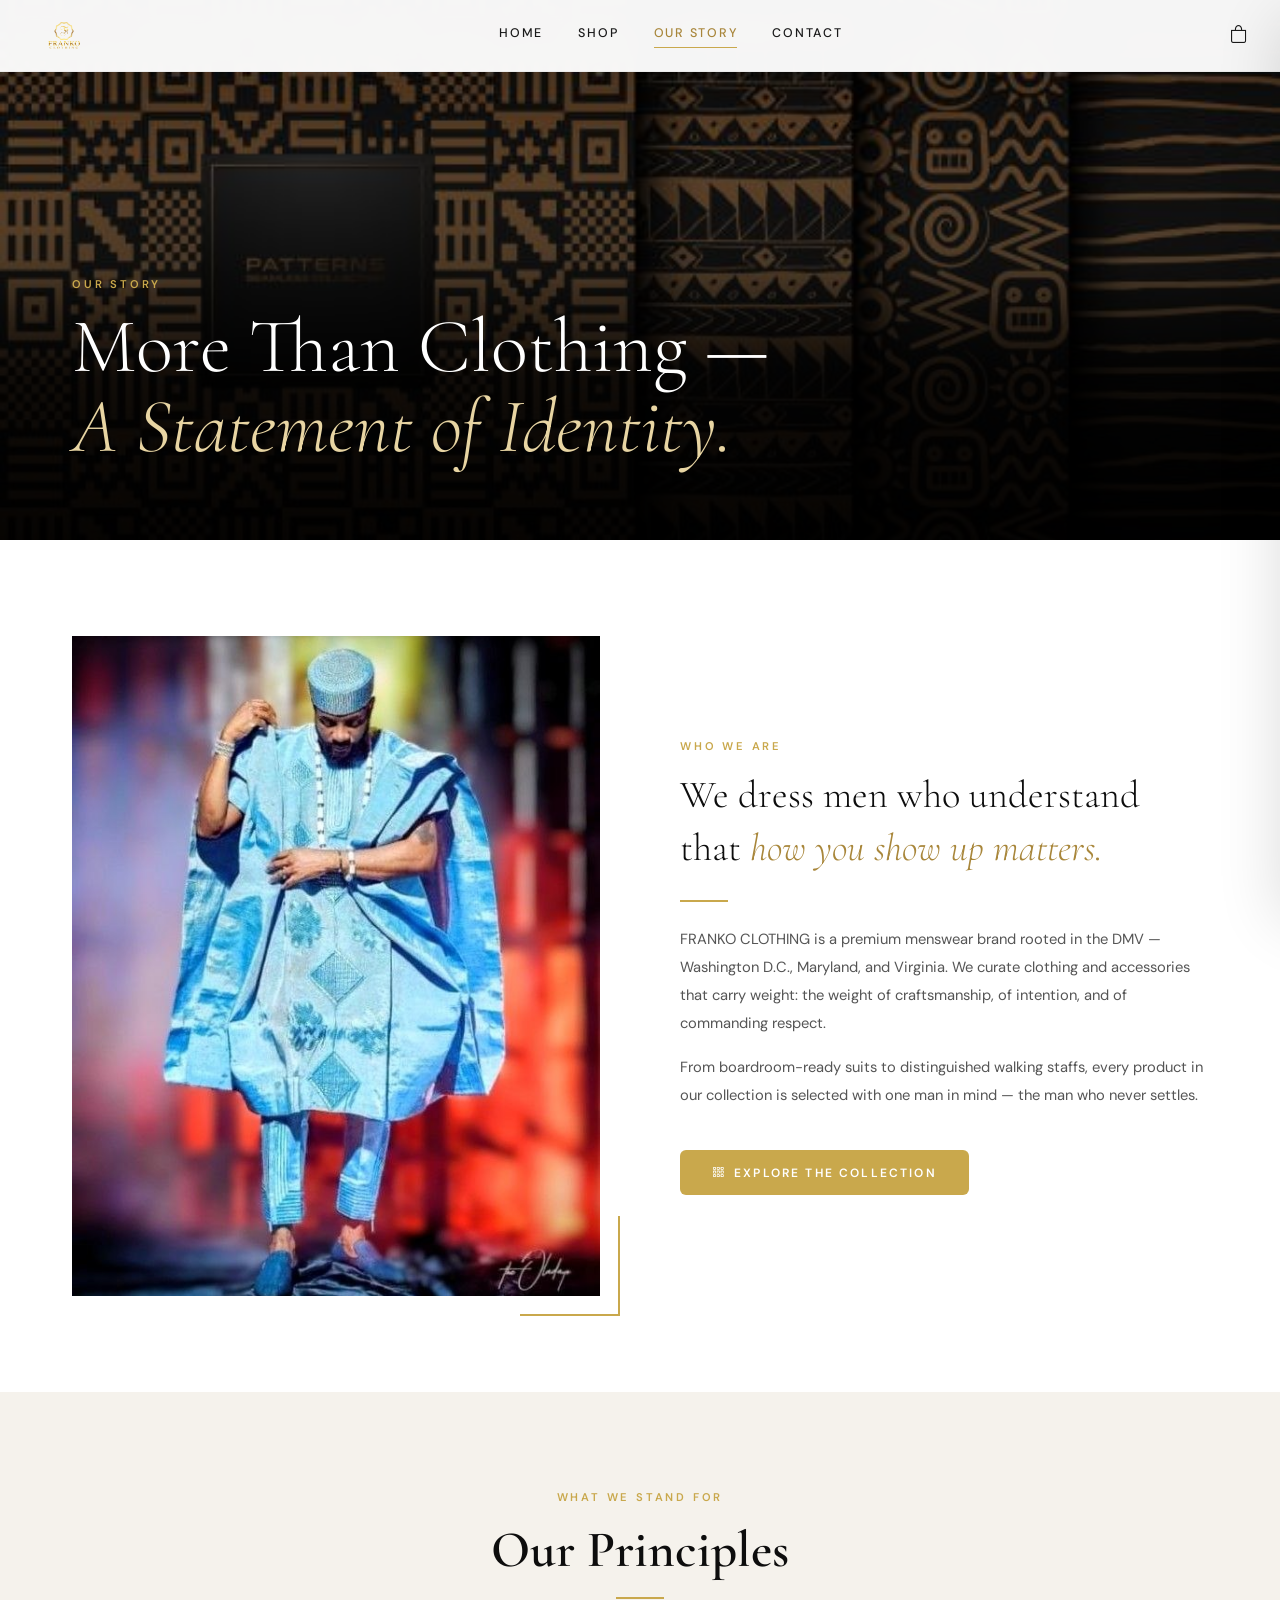
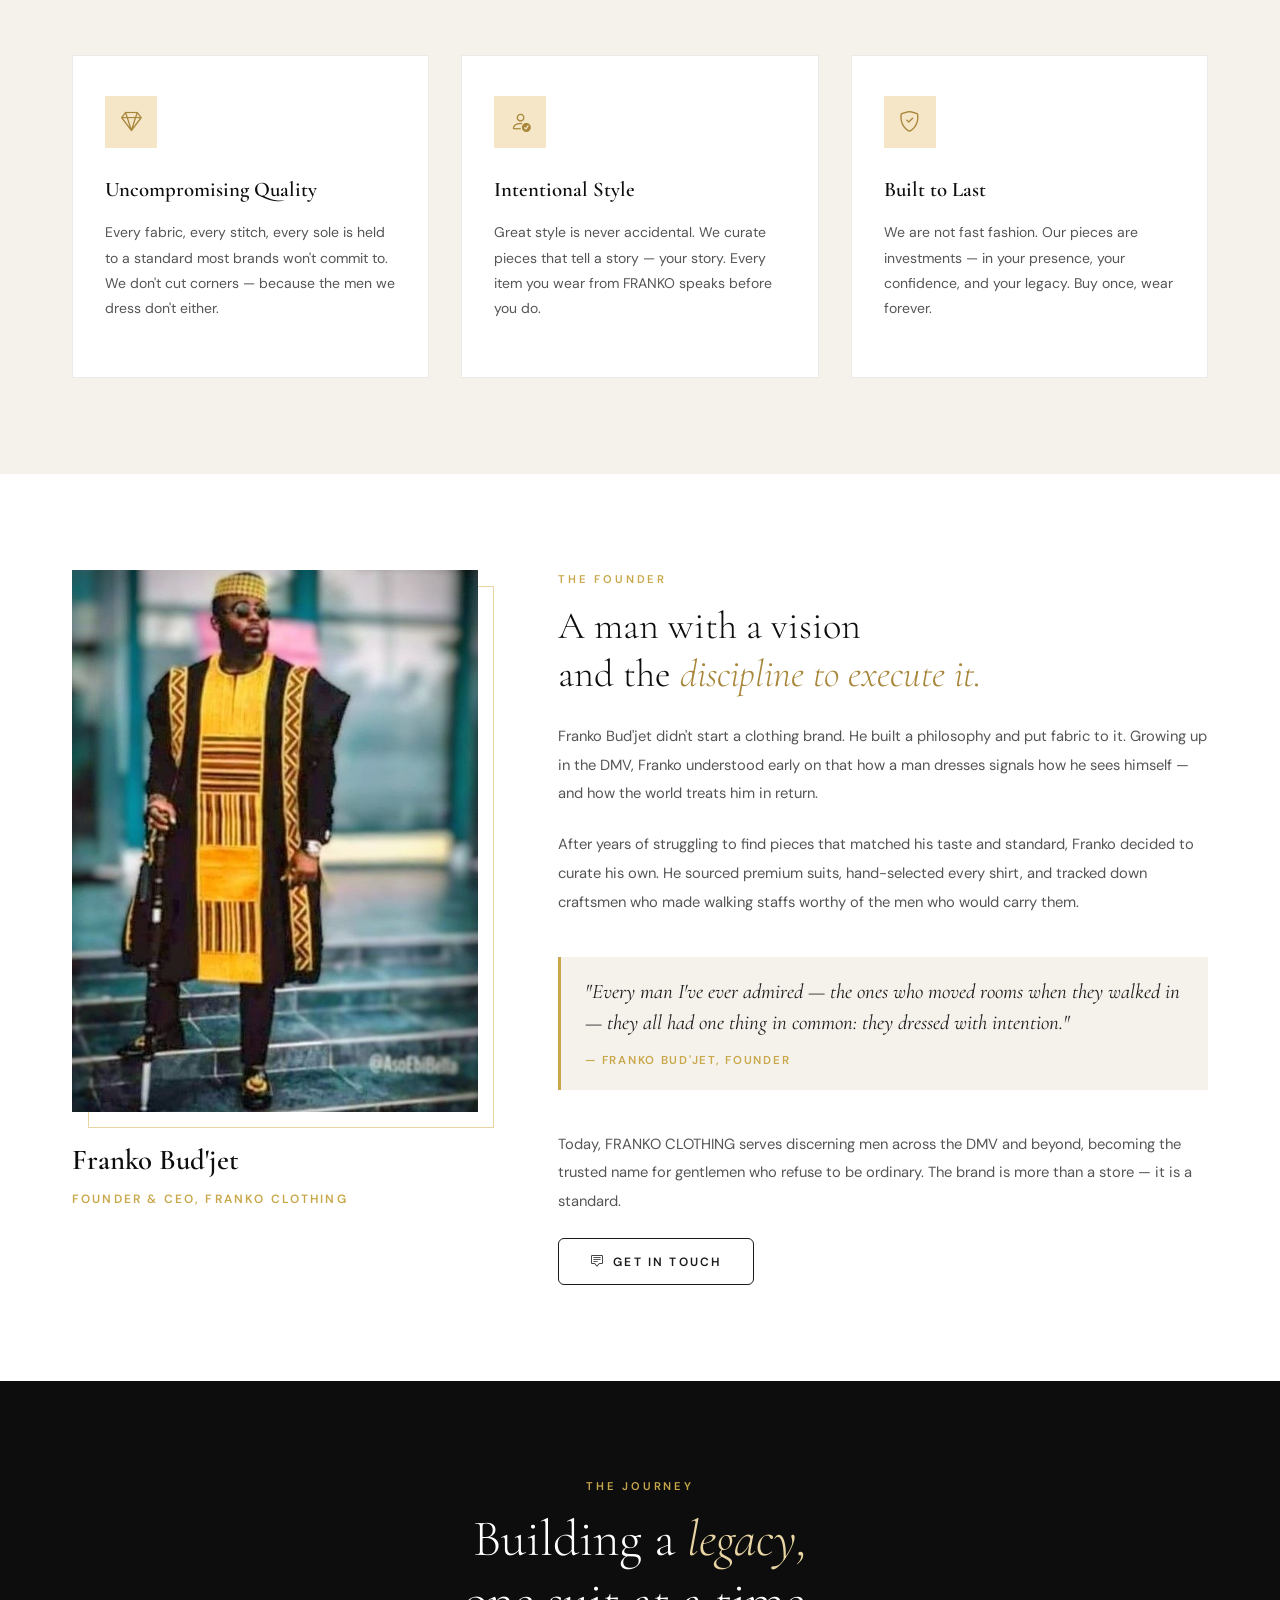
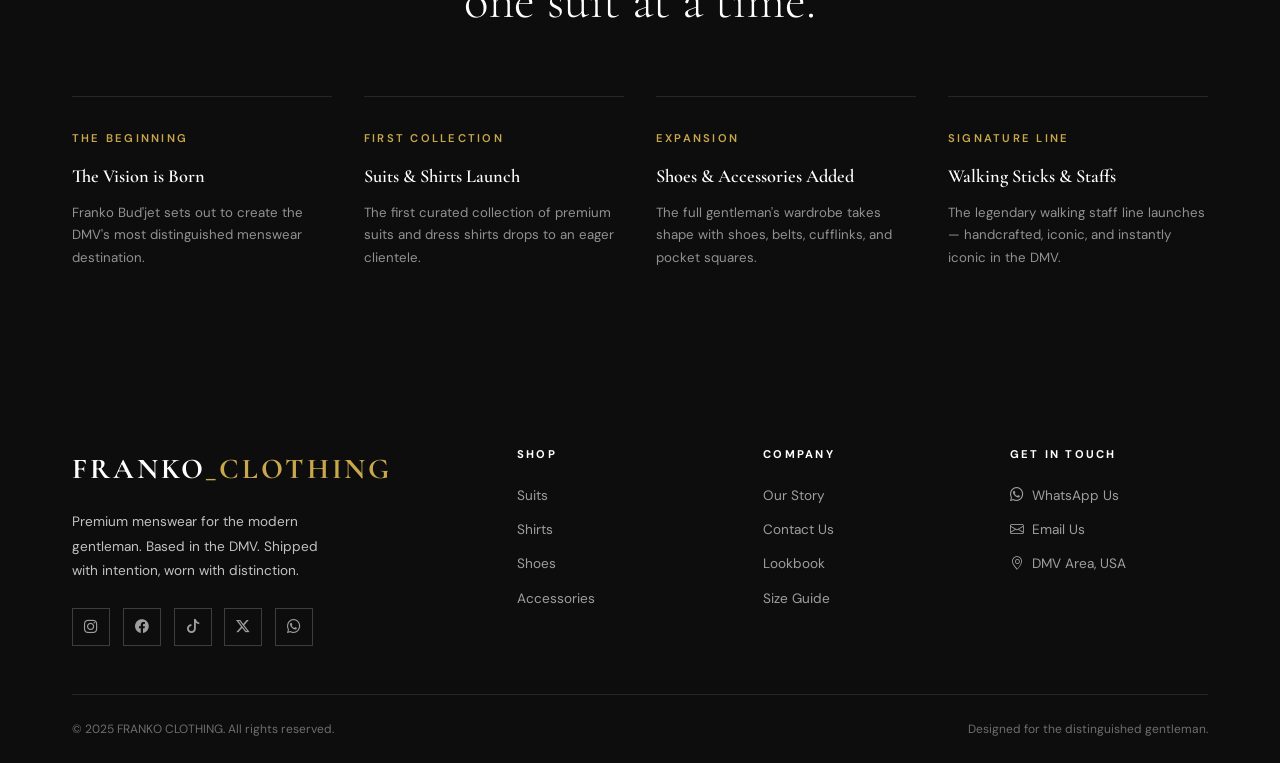
==== franko-clothing/pages/about.html @ df9b5512 "initial commit" ====
<!DOCTYPE html>
<html lang="en">
<head>
  <meta charset="UTF-8" />
  <meta name="viewport" content="width=device-width, initial-scale=1.0" />
  <title>Our Story — FRANKO CLOTHING</title>
  <meta name="description" content="The story behind FRANKO CLOTHING — DMV's premium menswear brand built by Franko Bud'jet." />

  <link href="https://cdn.jsdelivr.net/npm/bootstrap@5.3.2/dist/css/bootstrap.min.css" rel="stylesheet" />
  <link href="https://cdn.jsdelivr.net/npm/bootstrap-icons@1.11.3/font/bootstrap-icons.min.css" rel="stylesheet" />
  <link rel="stylesheet" href="../css/style.css" />

  <style>
    /* ---- PAGE HERO ---- */
    .about-hero {
      min-height: 60vh;
      background: var(--black);
      display: flex;
      align-items: flex-end;
      padding-bottom: 4rem;
      padding-top: 72px;
      position: relative;
      overflow: hidden;
    }

    .about-hero-bg {
      position: absolute;
      inset: 0;
      background: var(--black);
      z-index: 0;
    }

    .about-hero-bg .img-placeholder {
      height: 100%;
      opacity: 0.35;
      background: rgba(255,255,255,0.02);
      color: rgba(255,255,255,0.1);
    }

    .about-hero-overlay {
      position: absolute;
      inset: 0;
      background: linear-gradient(to top, rgba(0,0,0,0.9) 30%, rgba(0,0,0,0.2) 100%);
      z-index: 1;
    }

    .about-hero-content {
      position: relative;
      z-index: 2;
    }

    .about-hero-title {
      font-family: var(--font-display);
      font-size: clamp(3rem, 6vw, 5.5rem);
      font-weight: 300;
      color: var(--white);
      line-height: 1.05;
    }

    .about-hero-title em {
      font-style: italic;
      color: var(--gold-light);
    }

    /* ---- INTRO ---- */
    .about-intro {
      padding: 6rem 0;
      background: var(--white);
    }

    .about-intro-grid {
      display: grid;
      grid-template-columns: 1fr 1fr;
      gap: 5rem;
      align-items: center;
    }

    .about-intro-image {
      aspect-ratio: 4/5;
      position: relative;
    }

    .about-intro-image::after {
      content: '';
      position: absolute;
      bottom: -20px;
      right: -20px;
      width: 100px;
      height: 100px;
      border-bottom: 2px solid var(--gold);
      border-right: 2px solid var(--gold);
    }

    .about-large-text {
      font-family: var(--font-display);
      font-size: clamp(1.6rem, 3vw, 2.4rem);
      font-weight: 300;
      line-height: 1.4;
      color: var(--black);
      margin-bottom: 1.5rem;
    }

    .about-large-text em {
      font-style: italic;
      color: var(--gold-dark);
    }

    /* ---- VALUES SECTION ---- */
    .values-section {
      padding: 6rem 0;
      background: var(--cream);
    }

    .values-grid {
      display: grid;
      grid-template-columns: repeat(3, 1fr);
      gap: 2rem;
      margin-top: 3.5rem;
    }

    .value-card {
      background: var(--white);
      padding: 2.5rem 2rem;
      border: 1px solid var(--border);
      position: relative;
    }

    .value-card::before {
      content: '';
      position: absolute;
      top: 0;
      left: 0;
      width: 3px;
      height: 0;
      background: var(--gold);
      transition: height 0.5s ease;
    }

    .value-card:hover::before {
      height: 100%;
    }

    .value-icon {
      width: 52px;
      height: 52px;
      background: var(--champagne);
      display: flex;
      align-items: center;
      justify-content: center;
      font-size: 1.3rem;
      color: var(--gold-dark);
      margin-bottom: 1.5rem;
    }

    .value-title {
      font-family: var(--font-display);
      font-size: 1.3rem;
      font-weight: 600;
      margin-bottom: 0.8rem;
      color: var(--black);
    }

    .value-text {
      font-size: 0.875rem;
      color: var(--mid);
      line-height: 1.8;
    }

    /* ---- FOUNDER SECTION ---- */
    .founder-section {
      padding: 6rem 0;
      background: var(--white);
    }

    .founder-grid {
      display: grid;
      grid-template-columns: 1fr 1.6fr;
      gap: 5rem;
      align-items: start;
    }

    .founder-image-wrap {
      position: sticky;
      top: 100px;
    }

    .founder-image {
      aspect-ratio: 3/4;
      background: var(--cream);
      position: relative;
      margin-bottom: 1.5rem;
    }

    .founder-image::before {
      content: '';
      position: absolute;
      top: 16px;
      left: 16px;
      right: -16px;
      bottom: -16px;
      border: 1px solid var(--gold-light);
      z-index: -1;
    }

    .founder-name {
      font-family: var(--font-display);
      font-size: 1.8rem;
      font-weight: 600;
      color: var(--black);
    }

    .founder-title {
      font-size: 0.75rem;
      font-weight: 600;
      letter-spacing: 0.18em;
      text-transform: uppercase;
      color: var(--gold);
      margin-top: 0.3rem;
    }

    .founder-story-title {
      font-family: var(--font-display);
      font-size: clamp(1.8rem, 3vw, 2.8rem);
      font-weight: 300;
      line-height: 1.25;
      color: var(--black);
      margin-bottom: 1.5rem;
    }

    .founder-story-title em {
      font-style: italic;
      color: var(--gold-dark);
    }

    .founder-para {
      font-size: 0.92rem;
      color: var(--mid);
      line-height: 1.95;
      margin-bottom: 1.4rem;
    }

    .founder-quote {
      border-left: 3px solid var(--gold);
      padding: 1.2rem 1.5rem;
      margin: 2.5rem 0;
      background: var(--cream);
    }

    .founder-quote-text {
      font-family: var(--font-display);
      font-size: 1.3rem;
      font-style: italic;
      color: var(--dark);
      line-height: 1.5;
    }

    .founder-quote-attr {
      font-size: 0.72rem;
      font-weight: 600;
      letter-spacing: 0.15em;
      text-transform: uppercase;
      color: var(--gold);
      margin-top: 0.8rem;
    }

    /* ---- MILESTONES ---- */
    .milestones-section {
      padding: 6rem 0;
      background: var(--black);
    }

    .milestones-title {
      font-family: var(--font-display);
      font-size: clamp(2rem, 4vw, 3.2rem);
      font-weight: 300;
      color: var(--white);
      line-height: 1.2;
    }

    .milestones-title em {
      font-style: italic;
      color: var(--gold-light);
    }

    .milestone-row {
      display: grid;
      grid-template-columns: repeat(4, 1fr);
      gap: 2rem;
      margin-top: 4rem;
    }

    .milestone-item {
      border-top: 1px solid rgba(255,255,255,0.1);
      padding-top: 2rem;
    }

    .milestone-year {
      font-size: 0.7rem;
      font-weight: 600;
      letter-spacing: 0.2em;
      text-transform: uppercase;
      color: var(--gold);
      margin-bottom: 0.8rem;
    }

    .milestone-title {
      font-family: var(--font-display);
      font-size: 1.15rem;
      font-weight: 600;
      color: var(--white);
      margin-bottom: 0.6rem;
    }

    .milestone-text {
      font-size: 0.83rem;
      color: rgba(255,255,255,0.55);
      line-height: 1.7;
    }

    /* CTA strip */
    .about-cta {
      background: var(--champagne);
      padding: 5rem 0;
      text-align: center;
    }

    @media (max-width: 992px) {
      .about-intro-grid,
      .founder-grid { grid-template-columns: 1fr; gap: 3rem; }
      .about-intro-image { max-width: 400px; }
      .founder-image-wrap { position: static; }
      .milestone-row { grid-template-columns: repeat(2, 1fr); }
      .values-grid { grid-template-columns: 1fr; }
    }

    @media (max-width: 576px) {
      .milestone-row { grid-template-columns: 1fr; }
    }
  </style>
</head>
<body>

<!-- NAVIGATION -->
<nav class="navbar">
  <a href="../index.html" class="navbar-brand"><img src="../images/logo.png" alt="FRANKO CLOTHING" class="nav-logo"></a>
  <div class="nav-links">
    <a href="../index.html">Home</a>
    <a href="shop.html">Shop</a>
    <a href="about.html" class="active">Our Story</a>
    <a href="contact.html">Contact</a>
  </div>
  <div class="d-flex align-items-center gap-3">
    <div class="nav-cart" onclick="openCart()" title="View Cart">
      <i class="bi bi-bag"></i>
      <span class="cart-badge" style="display:none;">0</span>
    </div>
    <button class="hamburger" id="hamburger"><span></span><span></span><span></span></button>
  </div>
</nav>

<div class="mobile-nav" id="mobileNav">
  <a href="../index.html">Home</a>
  <a href="shop.html">Shop</a>
  <a href="about.html">Our Story</a>
  <a href="contact.html">Contact</a>
</div>

<!-- =====================
     HERO
     ===================== -->
<section class="about-hero">
  <div class="about-hero-bg">
    <img src="../images/about/hero-about.jfif" alt="Hero About" loading="lazy" style="width:100%;height:100%;object-fit:cover;">
  </div>
  <div class="about-hero-overlay"></div>
  <div class="container about-hero-content">
    <div class="reveal">
      <div class="section-label" style="color:var(--gold);">Our Story</div>
      <h1 class="about-hero-title">
        More Than Clothing —<br>
        <em>A Statement of Identity.</em>
      </h1>
    </div>
  </div>
</section>

<!-- =====================
     SECTION 1: INTRO
     ===================== -->
<section class="about-intro">
  <div class="container">
    <div class="about-intro-grid">

      <div class="about-intro-image reveal reveal-left">
        <img src="../images/about/intro-image.jpg" alt="Intro Image" loading="lazy" style="width:100%;height:100%;object-fit:cover;">
      </div>

      <div class="reveal reveal-right">
        <div class="section-label">Who We Are</div>
        <h2 class="about-large-text">
          We dress men who understand that <em>how you show up matters.</em>
        </h2>
        <div class="gold-line"></div>
        <p style="font-size:0.92rem; color:var(--mid); line-height:1.9; margin-top:1.5rem;">
          FRANKO CLOTHING is a premium menswear brand rooted in the DMV — Washington D.C.,
          Maryland, and Virginia. We curate clothing and accessories that carry weight:
          the weight of craftsmanship, of intention, and of commanding respect.
        </p>
        <p style="font-size:0.92rem; color:var(--mid); line-height:1.9; margin-top:1rem;">
          From boardroom-ready suits to distinguished walking staffs, every product in our
          collection is selected with one man in mind — the man who never settles.
        </p>
        <a href="shop.html" class="btn btn-primary mt-4">
          <i class="bi bi-grid-3x3-gap"></i> Explore the Collection
        </a>
      </div>

    </div>
  </div>
</section>

<!-- =====================
     SECTION 2: VALUES
     ===================== -->
<section class="values-section">
  <div class="container">
    <div class="text-center reveal">
      <div class="section-label">What We Stand For</div>
      <h2 class="section-title">Our Principles</h2>
      <div class="gold-line centered"></div>
    </div>

    <div class="values-grid stagger-children">

      <div class="value-card reveal">
        <div class="value-icon"><i class="bi bi-gem"></i></div>
        <div class="value-title">Uncompromising Quality</div>
        <p class="value-text">
          Every fabric, every stitch, every sole is held to a standard most brands
          won't commit to. We don't cut corners — because the men we dress don't either.
        </p>
      </div>

      <div class="value-card reveal">
        <div class="value-icon"><i class="bi bi-person-check"></i></div>
        <div class="value-title">Intentional Style</div>
        <p class="value-text">
          Great style is never accidental. We curate pieces that tell a story — your story.
          Every item you wear from FRANKO speaks before you do.
        </p>
      </div>

      <div class="value-card reveal">
        <div class="value-icon"><i class="bi bi-shield-check"></i></div>
        <div class="value-title">Built to Last</div>
        <p class="value-text">
          We are not fast fashion. Our pieces are investments — in your presence,
          your confidence, and your legacy. Buy once, wear forever.
        </p>
      </div>

    </div>
  </div>
</section>

<!-- =====================
     SECTION 3: FOUNDER
     ===================== -->
<section class="founder-section">
  <div class="container">
    <div class="founder-grid">

      <!-- Sticky image column -->
      <div class="founder-image-wrap reveal reveal-left">
        <div class="founder-image">
          <img src="../images/about/founder-franko.jpg" alt="Founder Franko" loading="lazy" style="width:100%;height:100%;object-fit:cover;">
        </div>
        <div class="founder-name">Franko Bud'jet</div>
        <div class="founder-title">Founder & CEO, FRANKO CLOTHING</div>
      </div>

      <!-- Story text column -->
      <div class="reveal reveal-right">
        <div class="section-label">The Founder</div>
        <h2 class="founder-story-title">
          A man with a vision<br>and the <em>discipline to execute it.</em>
        </h2>

        <p class="founder-para">
          Franko Bud'jet didn't start a clothing brand. He built a philosophy and put fabric to it.
          Growing up in the DMV, Franko understood early on that how a man dresses signals
          how he sees himself — and how the world treats him in return.
        </p>

        <p class="founder-para">
          After years of struggling to find pieces that matched his taste and standard,
          Franko decided to curate his own. He sourced premium suits, hand-selected every shirt,
          and tracked down craftsmen who made walking staffs worthy of the men who would carry them.
        </p>

        <div class="founder-quote reveal">
          <div class="founder-quote-text">
            "Every man I've ever admired — the ones who moved rooms when they walked in —
            they all had one thing in common: they dressed with intention."
          </div>
          <div class="founder-quote-attr">— Franko Bud'jet, Founder</div>
        </div>

        <p class="founder-para">
          Today, FRANKO CLOTHING serves discerning men across the DMV and beyond,
          becoming the trusted name for gentlemen who refuse to be ordinary.
          The brand is more than a store — it is a standard.
        </p>

        <a href="contact.html" class="btn btn-outline">
          <i class="bi bi-chat-square-text"></i> Get in Touch
        </a>
      </div>

    </div>
  </div>
</section>

<!-- =====================
     SECTION 4: MILESTONES
     ===================== -->
<section class="milestones-section">
  <div class="container">
    <div class="text-center reveal">
      <div class="section-label" style="color:var(--gold);">The Journey</div>
      <h2 class="milestones-title">
        Building a <em>legacy,</em><br>one suit at a time.
      </h2>
    </div>

    <div class="milestone-row stagger-children">

      <div class="milestone-item reveal">
        <div class="milestone-year">The Beginning</div>
        <div class="milestone-title">The Vision is Born</div>
        <p class="milestone-text">Franko Bud'jet sets out to create the DMV's most distinguished menswear destination.</p>
      </div>

      <div class="milestone-item reveal">
        <div class="milestone-year">First Collection</div>
        <div class="milestone-title">Suits & Shirts Launch</div>
        <p class="milestone-text">The first curated collection of premium suits and dress shirts drops to an eager clientele.</p>
      </div>

      <div class="milestone-item reveal">
        <div class="milestone-year">Expansion</div>
        <div class="milestone-title">Shoes & Accessories Added</div>
        <p class="milestone-text">The full gentleman's wardrobe takes shape with shoes, belts, cufflinks, and pocket squares.</p>
      </div>

      <div class="milestone-item reveal">
        <div class="milestone-year">Signature Line</div>
        <div class="milestone-title">Walking Sticks & Staffs</div>
        <p class="milestone-text">The legendary walking staff line launches — handcrafted, iconic, and instantly iconic in the DMV.</p>
      </div>

    </div>
  </div>
</section>

<!-- =====================
     FOOTER
     ===================== -->
<footer class="footer">
  <div class="container">
    <div class="footer-grid">
      <div class="reveal">
        <div class="footer-brand-name">FRANKO<span>_CLOTHING</span></div>
        <p class="footer-tagline">Premium menswear for the modern gentleman. Based in the DMV. Shipped with intention, worn with distinction.</p>
        <div class="social-links">
          <a href="#" class="social-link" title="Instagram"><i class="bi bi-instagram"></i></a>
          <a href="#" class="social-link" title="Facebook"><i class="bi bi-facebook"></i></a>
          <a href="#" class="social-link" title="TikTok"><i class="bi bi-tiktok"></i></a>
          <a href="#" class="social-link" title="X / Twitter"><i class="bi bi-twitter-x"></i></a>
          <a href="https://wa.me/2347068935733" class="social-link" title="WhatsApp"><i class="bi bi-whatsapp"></i></a>
        </div>
      </div>
      <div class="reveal">
        <div class="footer-heading">Shop</div>
        <div class="footer-links">
          <a href="shop.html?cat=suits">Suits</a>
          <a href="shop.html?cat=shirts">Shirts</a>
          <a href="shop.html?cat=shoes">Shoes</a>
          <a href="shop.html?cat=accessories">Accessories</a>
        </div>
      </div>
      <div class="reveal">
        <div class="footer-heading">Company</div>
        <div class="footer-links">
          <a href="about.html">Our Story</a>
          <a href="contact.html">Contact Us</a>
          <a href="#">Lookbook</a>
          <a href="#">Size Guide</a>
        </div>
      </div>
      <div class="reveal">
        <div class="footer-heading">Get in Touch</div>
        <div class="footer-links">
          <a href="https://wa.me/2347068935733"><i class="bi bi-whatsapp me-2"></i>WhatsApp Us</a>
          <a href="mailto:hello@frankoclothing.com"><i class="bi bi-envelope me-2"></i>Email Us</a>
          <a href="#"><i class="bi bi-geo-alt me-2"></i>DMV Area, USA</a>
        </div>
      </div>
    </div>
    <div class="footer-bottom">
      <span>&copy; 2025 FRANKO CLOTHING. All rights reserved.</span>
      <span>Designed for the distinguished gentleman.</span>
    </div>
  </div>
</footer>

<!-- CART SIDEBAR -->
<div class="cart-overlay" id="cartOverlay"></div>
<div class="cart-sidebar" id="cartSidebar">
  <div class="cart-header">
    <h3>Your Cart</h3>
    <button class="cart-close" onclick="closeCart()"><i class="bi bi-x-lg"></i></button>
  </div>
  <div class="cart-items" id="cartItems"></div>
  <div class="cart-footer">
    <div class="cart-total"><span>Total</span><span id="cartTotal">$0</span></div>
    <button class="btn btn-primary cart-checkout-btn" onclick="checkoutViaWhatsApp()">
      <i class="bi bi-whatsapp"></i> Checkout via WhatsApp
    </button>
  </div>
</div>

<script src="https://cdn.jsdelivr.net/npm/bootstrap@5.3.2/dist/js/bootstrap.bundle.min.js"></script>
<script src="../js/main.js"></script>
</body>
</html>
---- franko-clothing/css/style.css ----
/* =========================================
   FRANKO CLOTHING - Main Stylesheet
   Palette: Pure White + Gold/Champagne Accent
   Fonts: Cormorant Garamond (display) + DM Sans (body)
   ========================================= */

@import url('https://fonts.googleapis.com/css2?family=Cormorant+Garamond:ital,wght@0,300;0,400;0,600;0,700;1,300;1,400&family=DM+Sans:wght@300;400;500;600&display=swap');

/* CSS Variables */
:root {
  --white: #ffffff;
  --off-white: #faf9f7;
  --cream: #f5f2ec;
  --gold: #c9a84c;
  --gold-light: #e8d5a3;
  --gold-dark: #a8863a;
  --champagne: #f5e6c8;
  --black: #0d0d0d;
  --dark: #1a1a1a;
  --mid: #555555;
  --light-gray: #e8e8e8;
  --border: #ebebeb;

  --font-display: 'Cormorant Garamond', Georgia, serif;
  --font-body: 'DM Sans', sans-serif;

  --transition: all 0.35s cubic-bezier(0.4, 0, 0.2, 1);
  --shadow-sm: 0 2px 12px rgba(0,0,0,0.06);
  --shadow-md: 0 8px 30px rgba(0,0,0,0.1);
  --shadow-lg: 0 20px 60px rgba(0,0,0,0.14);
  --radius: 2px;
}

/* Reset & Base */
*, *::before, *::after {
  margin: 0;
  padding: 0;
  box-sizing: border-box;
}

html {
  scroll-behavior: smooth;
  font-size: 16px;
}

body {
  font-family: var(--font-body);
  background: var(--white);
  color: var(--dark);
  line-height: 1.7;
  overflow-x: hidden;
}

img {
  display: block;
  width: 100%;
  object-fit: cover;
}

a {
  text-decoration: none;
  color: inherit;
  transition: var(--transition);
}

ul {
  list-style: none;
}

/* =========================================
   SCROLL REVEAL ANIMATIONS
   ========================================= */
.reveal {
  opacity: 0;
  transform: translateY(40px);
  transition: opacity 0.7s ease, transform 0.7s ease;
}

.reveal.reveal-left {
  transform: translateX(-50px);
}

.reveal.reveal-right {
  transform: translateX(50px);
}

.reveal.reveal-scale {
  transform: scale(0.92);
}

.reveal.visible {
  opacity: 1;
  transform: none;
}

/* Stagger delays for children */
.stagger-children .reveal:nth-child(1) { transition-delay: 0s; }
.stagger-children .reveal:nth-child(2) { transition-delay: 0.1s; }
.stagger-children .reveal:nth-child(3) { transition-delay: 0.2s; }
.stagger-children .reveal:nth-child(4) { transition-delay: 0.3s; }
.stagger-children .reveal:nth-child(5) { transition-delay: 0.4s; }
.stagger-children .reveal:nth-child(6) { transition-delay: 0.5s; }

/* =========================================
   NAVIGATION
   ========================================= */
.navbar {
  position: fixed;
  top: 0;
  left: 0;
  width: 100%;
  z-index: 1000;
  padding: 0 2rem;
  height: 72px;
  display: flex;
  align-items: center;
  justify-content: space-between;
  background: rgba(255, 255, 255, 0.96);
  backdrop-filter: blur(12px);
  border-bottom: 1px solid var(--border);
  transition: var(--transition);
}

.navbar.scrolled {
  box-shadow: var(--shadow-sm);
}

.navbar-brand {
  font-family: var(--font-display);
  font-size: 1.6rem;
  font-weight: 700;
  letter-spacing: 0.12em;
  color: var(--black);
  text-transform: uppercase;
}

/* Logo image in navbar */
.nav-logo {
  height: 42px;
  width: auto;
  display: block;
  object-fit: contain;
}

.nav-links {
  display: flex;
  align-items: center;
  gap: 2.2rem;
}

.nav-links a {
  font-family: var(--font-body);
  font-size: 0.78rem;
  font-weight: 500;
  letter-spacing: 0.14em;
  text-transform: uppercase;
  color: var(--dark);
  position: relative;
  padding-bottom: 3px;
}

.nav-links a::after {
  content: '';
  position: absolute;
  bottom: 0;
  left: 0;
  width: 0;
  height: 1px;
  background: var(--gold);
  transition: width 0.3s ease;
}

.nav-links a:hover::after,
.nav-links a.active::after {
  width: 100%;
}

.nav-links a:hover,
.nav-links a.active {
  color: var(--gold-dark);
}

/* Cart Icon in Nav */
.nav-cart {
  position: relative;
  cursor: pointer;
  color: var(--dark);
  font-size: 1.1rem;
  transition: var(--transition);
}

.nav-cart:hover {
  color: var(--gold);
}

.cart-badge {
  position: absolute;
  top: -8px;
  right: -8px;
  background: var(--gold);
  color: var(--white);
  font-size: 0.6rem;
  font-weight: 600;
  width: 18px;
  height: 18px;
  border-radius: 50%;
  display: flex;
  align-items: center;
  justify-content: center;
}

/* Mobile Hamburger */
.hamburger {
  display: none;
  flex-direction: column;
  gap: 5px;
  cursor: pointer;
  background: none;
  border: none;
  padding: 4px;
}

.hamburger span {
  display: block;
  width: 24px;
  height: 2px;
  background: var(--dark);
  transition: var(--transition);
}

/* Mobile Nav Drawer */
.mobile-nav {
  display: none;
  position: fixed;
  top: 72px;
  left: 0;
  width: 100%;
  background: var(--white);
  border-bottom: 1px solid var(--border);
  padding: 1.5rem 2rem;
  z-index: 999;
  flex-direction: column;
  gap: 1.2rem;
  box-shadow: var(--shadow-md);
}

.mobile-nav.open {
  display: flex;
}

.mobile-nav a {
  font-size: 0.85rem;
  font-weight: 500;
  letter-spacing: 0.12em;
  text-transform: uppercase;
  color: var(--dark);
  padding: 0.4rem 0;
  border-bottom: 1px solid var(--border);
}

/* =========================================
   BUTTONS
   ========================================= */
.btn {
  display: inline-flex;
  align-items: center;
  gap: 0.5rem;
  font-family: var(--font-body);
  font-size: 0.75rem;
  font-weight: 600;
  letter-spacing: 0.18em;
  text-transform: uppercase;
  padding: 0.85rem 2rem;
  border: none;
  cursor: pointer;
  transition: var(--transition);
  text-decoration: none;
}

.btn-primary {
  background: var(--gold);
  color: var(--white);
}

.btn-primary:hover {
  background: var(--gold-dark);
  transform: translateY(-2px);
  box-shadow: 0 8px 24px rgba(201, 168, 76, 0.35);
}

.btn-outline {
  background: transparent;
  color: var(--dark);
  border: 1px solid var(--dark);
}

.btn-outline:hover {
  background: var(--dark);
  color: var(--white);
  transform: translateY(-2px);
}

.btn-outline-gold {
  background: transparent;
  color: var(--gold);
  border: 1px solid var(--gold);
}

.btn-outline-gold:hover {
  background: var(--gold);
  color: var(--white);
  transform: translateY(-2px);
}

.btn-white {
  background: var(--white);
  color: var(--dark);
}

.btn-white:hover {
  background: var(--off-white);
  transform: translateY(-2px);
}

/* =========================================
   SECTION COMMON STYLES
   ========================================= */
.section-label {
  font-family: var(--font-body);
  font-size: 0.7rem;
  font-weight: 600;
  letter-spacing: 0.25em;
  text-transform: uppercase;
  color: var(--gold);
  margin-bottom: 0.8rem;
}

.section-title {
  font-family: var(--font-display);
  font-size: clamp(2rem, 4vw, 3.2rem);
  font-weight: 600;
  line-height: 1.2;
  color: var(--black);
}

.section-subtitle {
  font-size: 0.95rem;
  color: var(--mid);
  line-height: 1.8;
  max-width: 480px;
}

/* Gold divider line */
.gold-line {
  width: 48px;
  height: 2px;
  background: var(--gold);
  margin: 1rem 0;
}

.gold-line.centered {
  margin: 1rem auto;
}

/* =========================================
   PRODUCT CARD
   ========================================= */
.product-card {
  background: var(--white);
  border: 1px solid var(--border);
  transition: var(--transition);
  position: relative;
  overflow: hidden;
}

.product-card:hover {
  box-shadow: var(--shadow-md);
  transform: translateY(-4px);
}

.product-image {
  position: relative;
  overflow: hidden;
  aspect-ratio: 3/4;
  background: var(--cream);
}

.product-image img {
  height: 100%;
  transition: transform 0.6s ease;
}

.product-card:hover .product-image img {
  transform: scale(1.05);
}

.product-badge {
  position: absolute;
  top: 12px;
  left: 12px;
  background: var(--gold);
  color: var(--white);
  font-size: 0.6rem;
  font-weight: 700;
  letter-spacing: 0.1em;
  text-transform: uppercase;
  padding: 4px 10px;
  z-index: 2;
}

.product-actions-overlay {
  position: absolute;
  bottom: -60px;
  left: 0;
  width: 100%;
  background: rgba(13,13,13,0.85);
  backdrop-filter: blur(4px);
  padding: 0.8rem;
  display: flex;
  gap: 0.5rem;
  transition: bottom 0.35s ease;
  z-index: 3;
}

.product-card:hover .product-actions-overlay {
  bottom: 0;
}

.product-actions-overlay .btn {
  flex: 1;
  justify-content: center;
  padding: 0.6rem 0.8rem;
  font-size: 0.65rem;
}

.product-info {
  padding: 1rem 1.1rem 1.2rem;
}

.product-category {
  font-size: 0.65rem;
  font-weight: 600;
  letter-spacing: 0.18em;
  text-transform: uppercase;
  color: var(--gold);
  margin-bottom: 0.3rem;
}

.product-name {
  font-family: var(--font-display);
  font-size: 1.1rem;
  font-weight: 600;
  color: var(--black);
  margin-bottom: 0.4rem;
  line-height: 1.3;
}

.product-price {
  font-size: 0.9rem;
  font-weight: 600;
  color: var(--dark);
}

.product-price .original {
  text-decoration: line-through;
  color: var(--mid);
  font-weight: 400;
  margin-right: 0.5rem;
}

/* =========================================
   CART SIDEBAR
   ========================================= */
.cart-overlay {
  position: fixed;
  top: 0;
  left: 0;
  width: 100%;
  height: 100%;
  background: rgba(0,0,0,0.5);
  z-index: 2000;
  opacity: 0;
  pointer-events: none;
  transition: opacity 0.35s ease;
}

.cart-overlay.open {
  opacity: 1;
  pointer-events: all;
}

.cart-sidebar {
  position: fixed;
  top: 0;
  right: -420px;
  width: 420px;
  max-width: 100vw;
  height: 100%;
  background: var(--white);
  z-index: 2001;
  display: flex;
  flex-direction: column;
  transition: right 0.4s cubic-bezier(0.4,0,0.2,1);
  box-shadow: var(--shadow-lg);
}

.cart-sidebar.open {
  right: 0;
}

.cart-header {
  padding: 1.5rem 1.5rem 1rem;
  border-bottom: 1px solid var(--border);
  display: flex;
  align-items: center;
  justify-content: space-between;
}

.cart-header h3 {
  font-family: var(--font-display);
  font-size: 1.4rem;
  font-weight: 600;
}

.cart-close {
  background: none;
  border: none;
  font-size: 1.2rem;
  cursor: pointer;
  color: var(--mid);
  transition: var(--transition);
}

.cart-close:hover {
  color: var(--black);
}

.cart-items {
  flex: 1;
  overflow-y: auto;
  padding: 1rem 1.5rem;
}

.cart-empty {
  display: flex;
  flex-direction: column;
  align-items: center;
  justify-content: center;
  height: 100%;
  gap: 1rem;
  color: var(--mid);
}

.cart-empty i {
  font-size: 3rem;
  color: var(--light-gray);
}

.cart-item {
  display: flex;
  gap: 1rem;
  padding: 1rem 0;
  border-bottom: 1px solid var(--border);
}

.cart-item-img {
  width: 80px;
  height: 100px;
  flex-shrink: 0;
  background: var(--cream);
  overflow: hidden;
}

.cart-item-img img {
  height: 100%;
}

.cart-item-info {
  flex: 1;
}

.cart-item-name {
  font-family: var(--font-display);
  font-size: 1rem;
  font-weight: 600;
  margin-bottom: 0.2rem;
}

.cart-item-price {
  font-size: 0.85rem;
  color: var(--gold-dark);
  font-weight: 600;
  margin-bottom: 0.6rem;
}

.cart-item-qty {
  display: flex;
  align-items: center;
  gap: 0.6rem;
}

.qty-btn {
  width: 26px;
  height: 26px;
  border: 1px solid var(--border);
  background: none;
  cursor: pointer;
  font-size: 0.9rem;
  display: flex;
  align-items: center;
  justify-content: center;
  transition: var(--transition);
}

.qty-btn:hover {
  border-color: var(--gold);
  color: var(--gold);
}

.qty-num {
  font-size: 0.85rem;
  font-weight: 600;
  min-width: 20px;
  text-align: center;
}

.cart-item-remove {
  background: none;
  border: none;
  color: var(--mid);
  cursor: pointer;
  font-size: 0.8rem;
  margin-left: auto;
  align-self: flex-start;
  transition: var(--transition);
}

.cart-item-remove:hover {
  color: #c0392b;
}

.cart-footer {
  padding: 1.2rem 1.5rem 1.5rem;
  border-top: 1px solid var(--border);
}

.cart-total {
  display: flex;
  justify-content: space-between;
  align-items: center;
  margin-bottom: 1rem;
  padding-bottom: 1rem;
  border-bottom: 1px solid var(--border);
}

.cart-total span:first-child {
  font-size: 0.8rem;
  font-weight: 600;
  letter-spacing: 0.1em;
  text-transform: uppercase;
}

.cart-total span:last-child {
  font-family: var(--font-display);
  font-size: 1.4rem;
  font-weight: 700;
  color: var(--gold-dark);
}

.cart-checkout-btn {
  width: 100%;
  justify-content: center;
  padding: 1rem;
  font-size: 0.78rem;
}

/* =========================================
   FOOTER
   ========================================= */
.footer {
  background: var(--black);
  color: rgba(255,255,255,0.75);
  padding: 4rem 0 0;
}

.footer-grid {
  display: grid;
  grid-template-columns: 2fr 1fr 1fr 1fr;
  gap: 3rem;
  padding-bottom: 3rem;
  border-bottom: 1px solid rgba(255,255,255,0.1);
}

.footer-brand-name {
  font-family: var(--font-display);
  font-size: 1.8rem;
  font-weight: 700;
  color: var(--white);
  letter-spacing: 0.1em;
  margin-bottom: 1rem;
}

.footer-brand-name span {
  color: var(--gold);
}

.footer-tagline {
  font-size: 0.85rem;
  line-height: 1.8;
  margin-bottom: 1.5rem;
  max-width: 260px;
}

.social-links {
  display: flex;
  gap: 0.8rem;
}

.social-link {
  width: 38px;
  height: 38px;
  border: 1px solid rgba(255,255,255,0.2);
  display: flex;
  align-items: center;
  justify-content: center;
  color: rgba(255,255,255,0.6);
  font-size: 0.85rem;
  transition: var(--transition);
}

.social-link:hover {
  border-color: var(--gold);
  color: var(--gold);
  background: rgba(201,168,76,0.1);
}

.footer-heading {
  font-family: var(--font-body);
  font-size: 0.7rem;
  font-weight: 700;
  letter-spacing: 0.2em;
  text-transform: uppercase;
  color: var(--white);
  margin-bottom: 1.2rem;
}

.footer-links {
  display: flex;
  flex-direction: column;
  gap: 0.7rem;
}

.footer-links a {
  font-size: 0.85rem;
  color: rgba(255,255,255,0.6);
  transition: var(--transition);
}

.footer-links a:hover {
  color: var(--gold);
  padding-left: 4px;
}

.footer-bottom {
  padding: 1.5rem 0;
  display: flex;
  align-items: center;
  justify-content: space-between;
  font-size: 0.75rem;
  color: rgba(255,255,255,0.4);
}

/* =========================================
   PLACEHOLDER IMAGE STYLE
   ========================================= */
.img-placeholder {
  background: var(--cream);
  display: flex;
  flex-direction: column;
  align-items: center;
  justify-content: center;
  color: var(--gold);
  font-size: 0.7rem;
  font-weight: 600;
  letter-spacing: 0.1em;
  text-transform: uppercase;
  gap: 0.5rem;
  width: 100%;
  height: 100%;
  min-height: 220px;
}

.img-placeholder i {
  font-size: 2rem;
  opacity: 0.5;
}

/* =========================================
   FILTER TABS
   ========================================= */
.filter-tabs {
  display: flex;
  gap: 0;
  flex-wrap: wrap;
  border-bottom: 1px solid var(--border);
  margin-bottom: 2.5rem;
}

.filter-tab {
  font-family: var(--font-body);
  font-size: 0.75rem;
  font-weight: 600;
  letter-spacing: 0.14em;
  text-transform: uppercase;
  padding: 0.9rem 1.6rem;
  background: none;
  border: none;
  border-bottom: 2px solid transparent;
  cursor: pointer;
  color: var(--mid);
  transition: var(--transition);
  margin-bottom: -1px;
}

.filter-tab:hover {
  color: var(--dark);
}

.filter-tab.active {
  color: var(--gold-dark);
  border-bottom-color: var(--gold);
}

/* =========================================
   UTILITY CLASSES
   ========================================= */
.container {
  max-width: 1200px;
  margin: 0 auto;
  padding: 0 2rem;
}

.section-padding {
  padding: 6rem 0;
}

.text-center { text-align: center; }
.text-gold { color: var(--gold); }
.bg-cream { background: var(--cream); }
.bg-dark { background: var(--dark); }

/* =========================================
   RESPONSIVE
   ========================================= */
@media (max-width: 992px) {
  .footer-grid {
    grid-template-columns: 1fr 1fr;
  }
}

@media (max-width: 768px) {
  .nav-links {
    display: none;
  }

  .hamburger {
    display: flex;
  }

  .footer-grid {
    grid-template-columns: 1fr;
    gap: 2rem;
  }

  .footer-bottom {
    flex-direction: column;
    gap: 0.5rem;
    text-align: center;
  }

  .container {
    padding: 0 1.2rem;
  }

  .section-padding {
    padding: 4rem 0;
  }
}

@media (max-width: 480px) {
  .cart-sidebar {
    width: 100vw;
  }
}
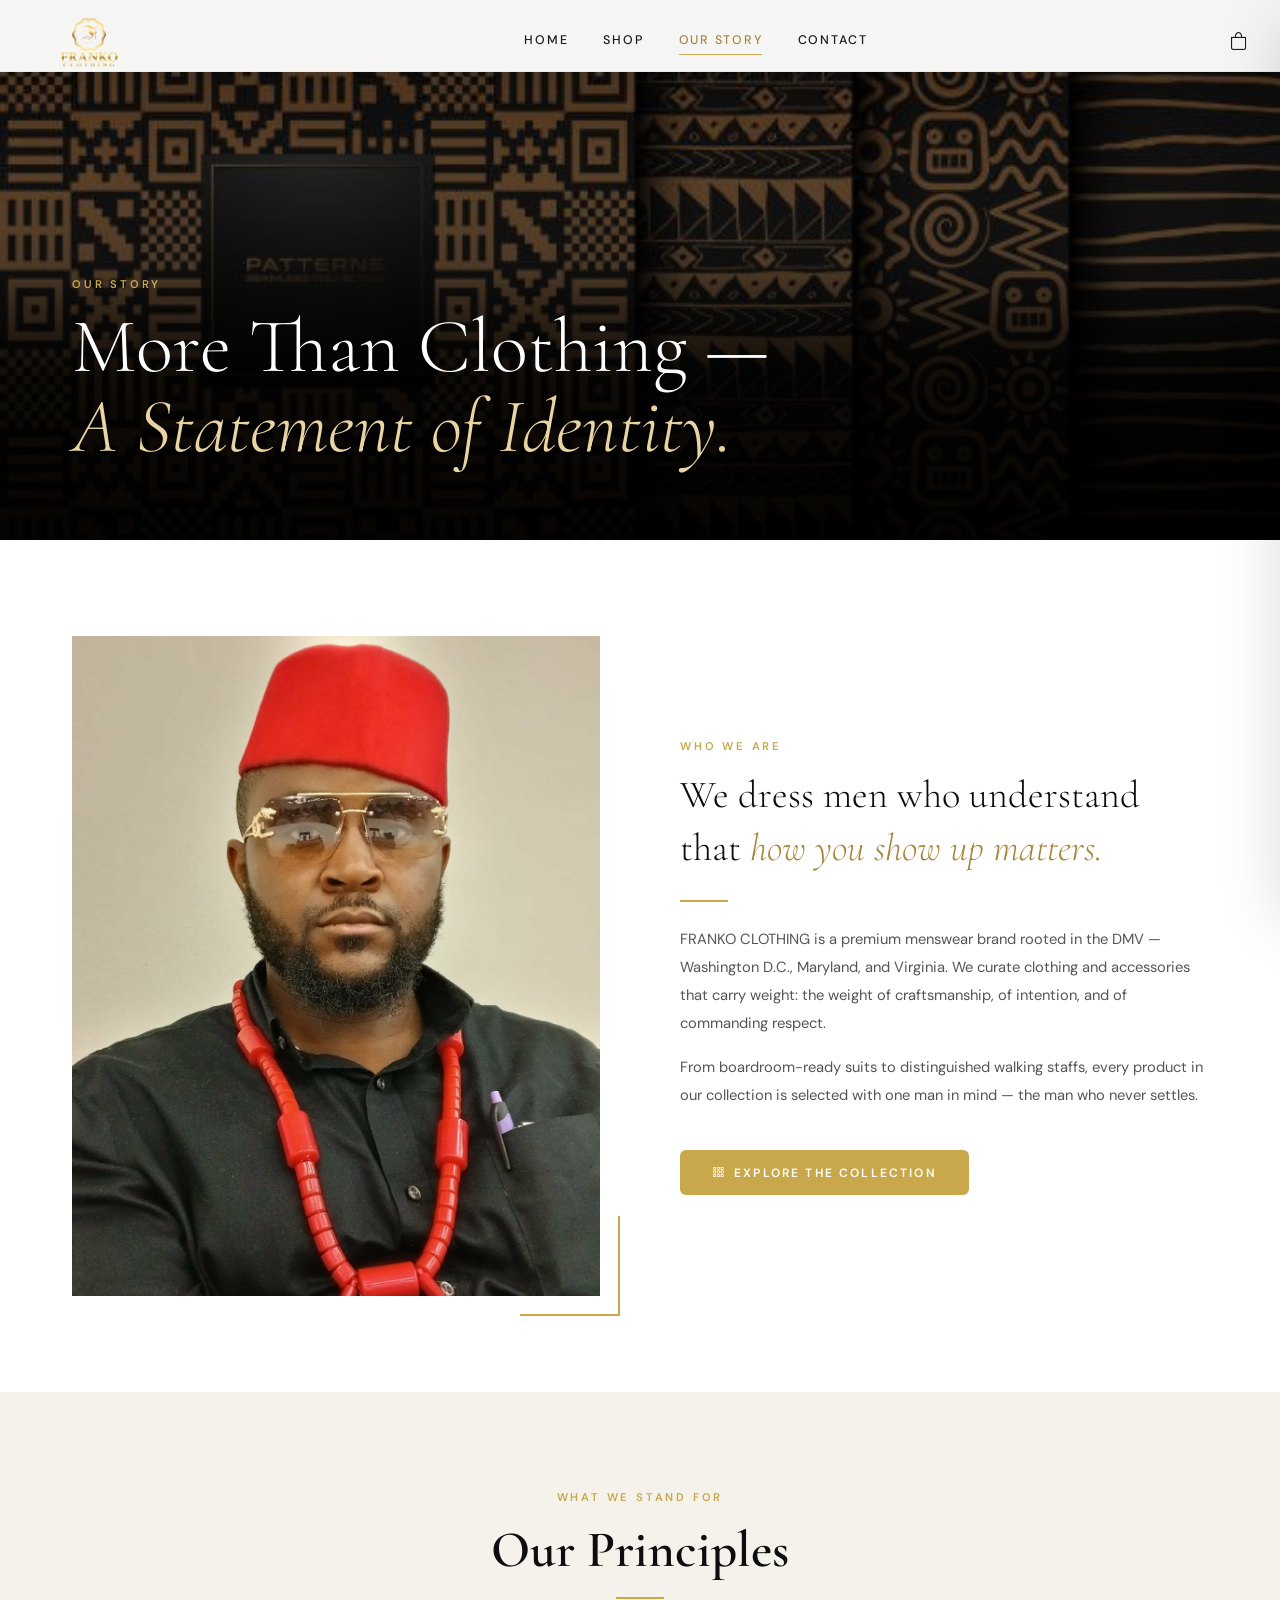
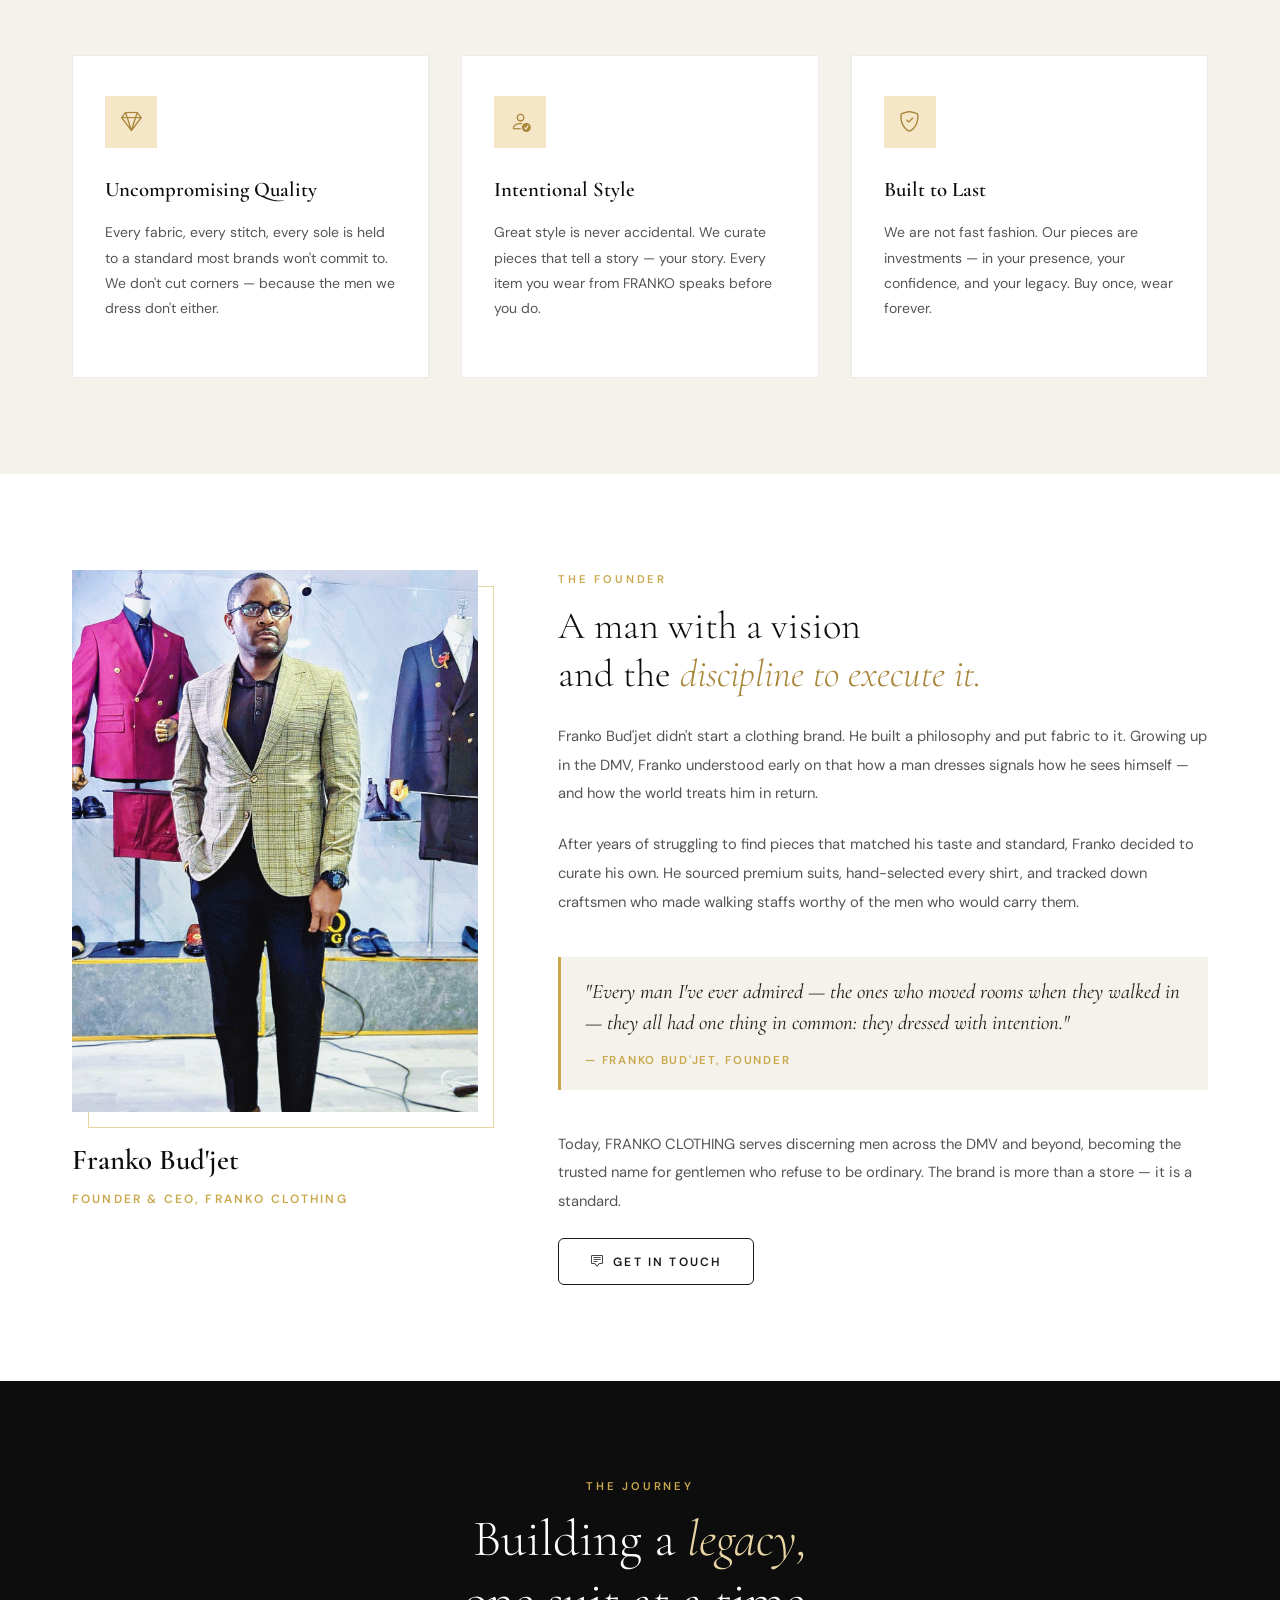
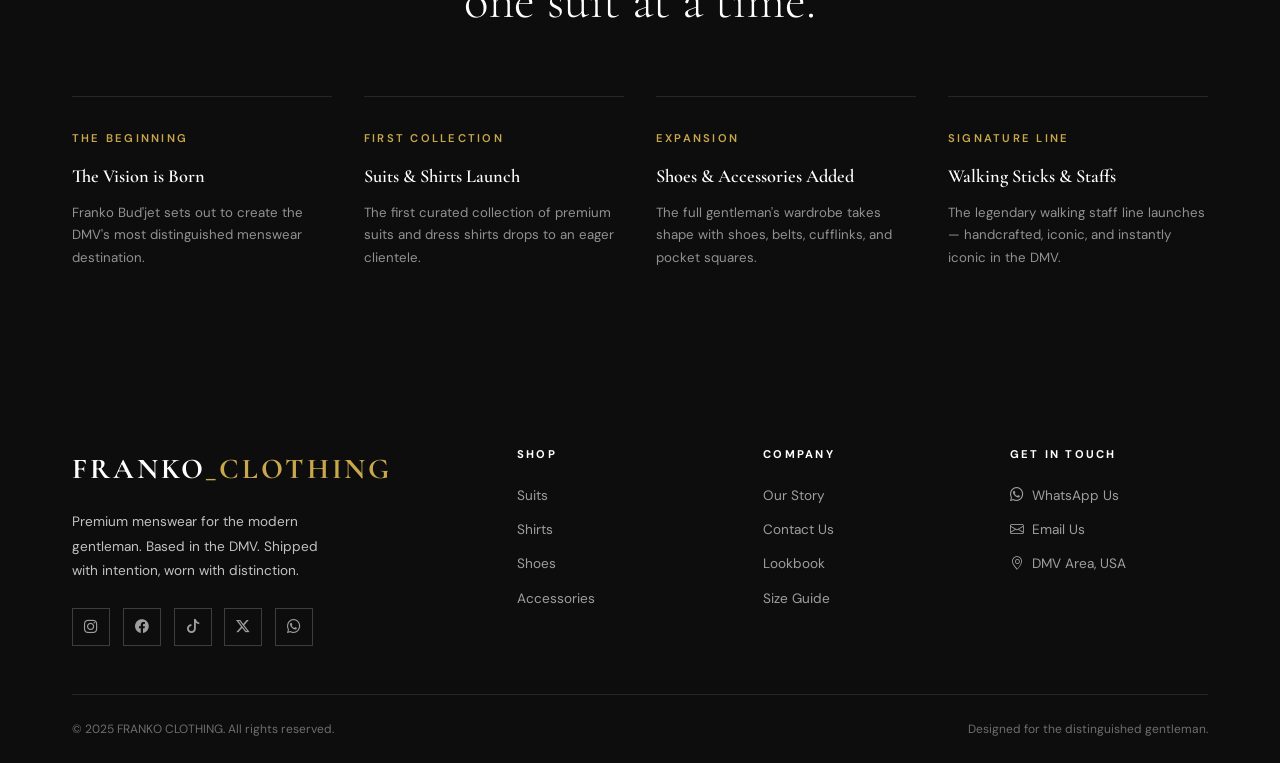
==== commit a4b59570: "updated shop items,images and categories" ====
--- a/franko-clothing/pages/about.html
+++ b/franko-clothing/pages/about.html
@@ -392,7 +392,7 @@
     <div class="about-intro-grid">
 
       <div class="about-intro-image reveal reveal-left">
-        <img src="../images/about/intro-image.jpg" alt="Intro Image" loading="lazy" style="width:100%;height:100%;object-fit:cover;">
+        <img src="../images/about/founder-franko-native.jpeg" alt="Intro Image" loading="lazy" style="width:100%;height:100%;object-fit:cover;">
       </div>
 
       <div class="reveal reveal-right">
@@ -473,7 +473,7 @@
       <!-- Sticky image column -->
       <div class="founder-image-wrap reveal reveal-left">
         <div class="founder-image">
-          <img src="../images/about/founder-franko.jpg" alt="Founder Franko" loading="lazy" style="width:100%;height:100%;object-fit:cover;">
+          <img src="../images/about/founder-franko-in-suit.jpeg" alt="Founder Franko" loading="lazy" style="width:100%;height:100%;object-fit:cover;">
         </div>
         <div class="founder-name">Franko Bud'jet</div>
         <div class="founder-title">Founder & CEO, FRANKO CLOTHING</div>
--- a/franko-clothing/css/style.css
+++ b/franko-clothing/css/style.css
@@ -136,7 +136,7 @@
 
 /* Logo image in navbar */
 .nav-logo {
-  height: 42px;
+  height: 75px;
   width: auto;
   display: block;
   object-fit: contain;
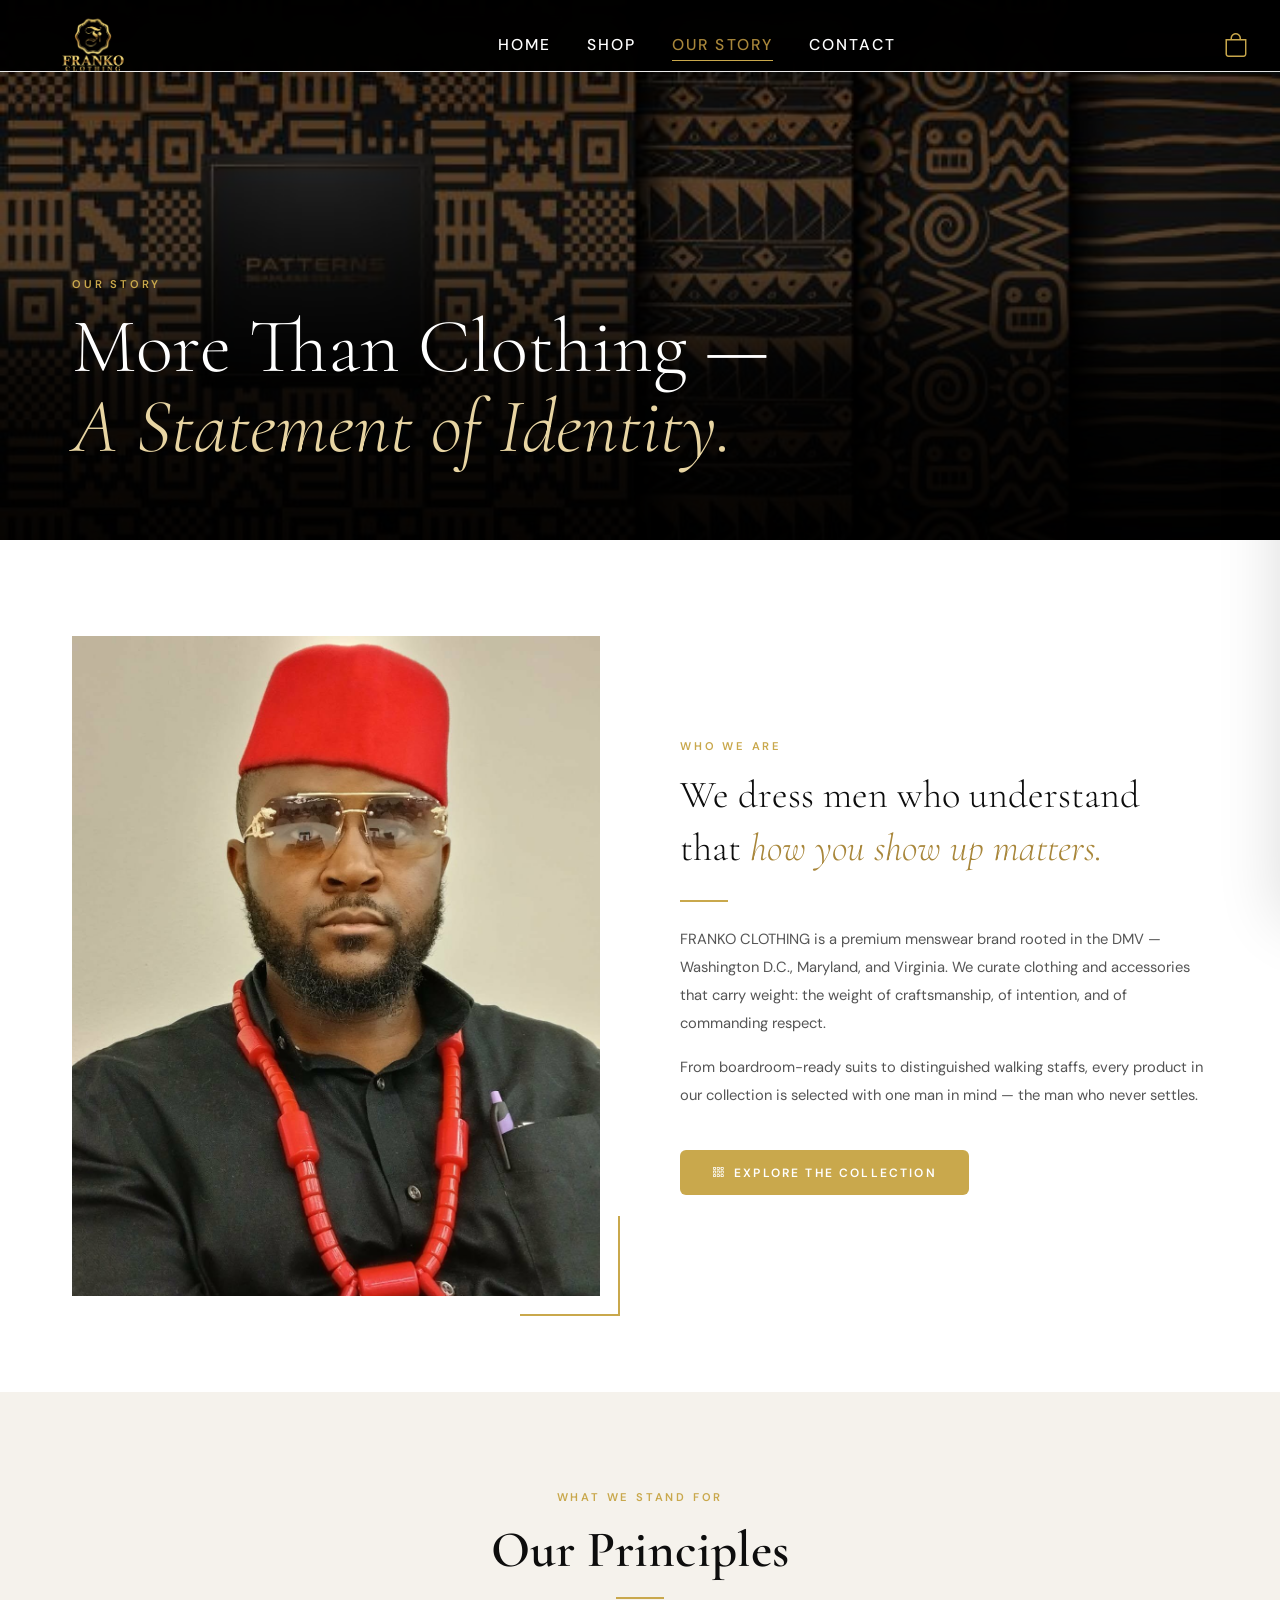
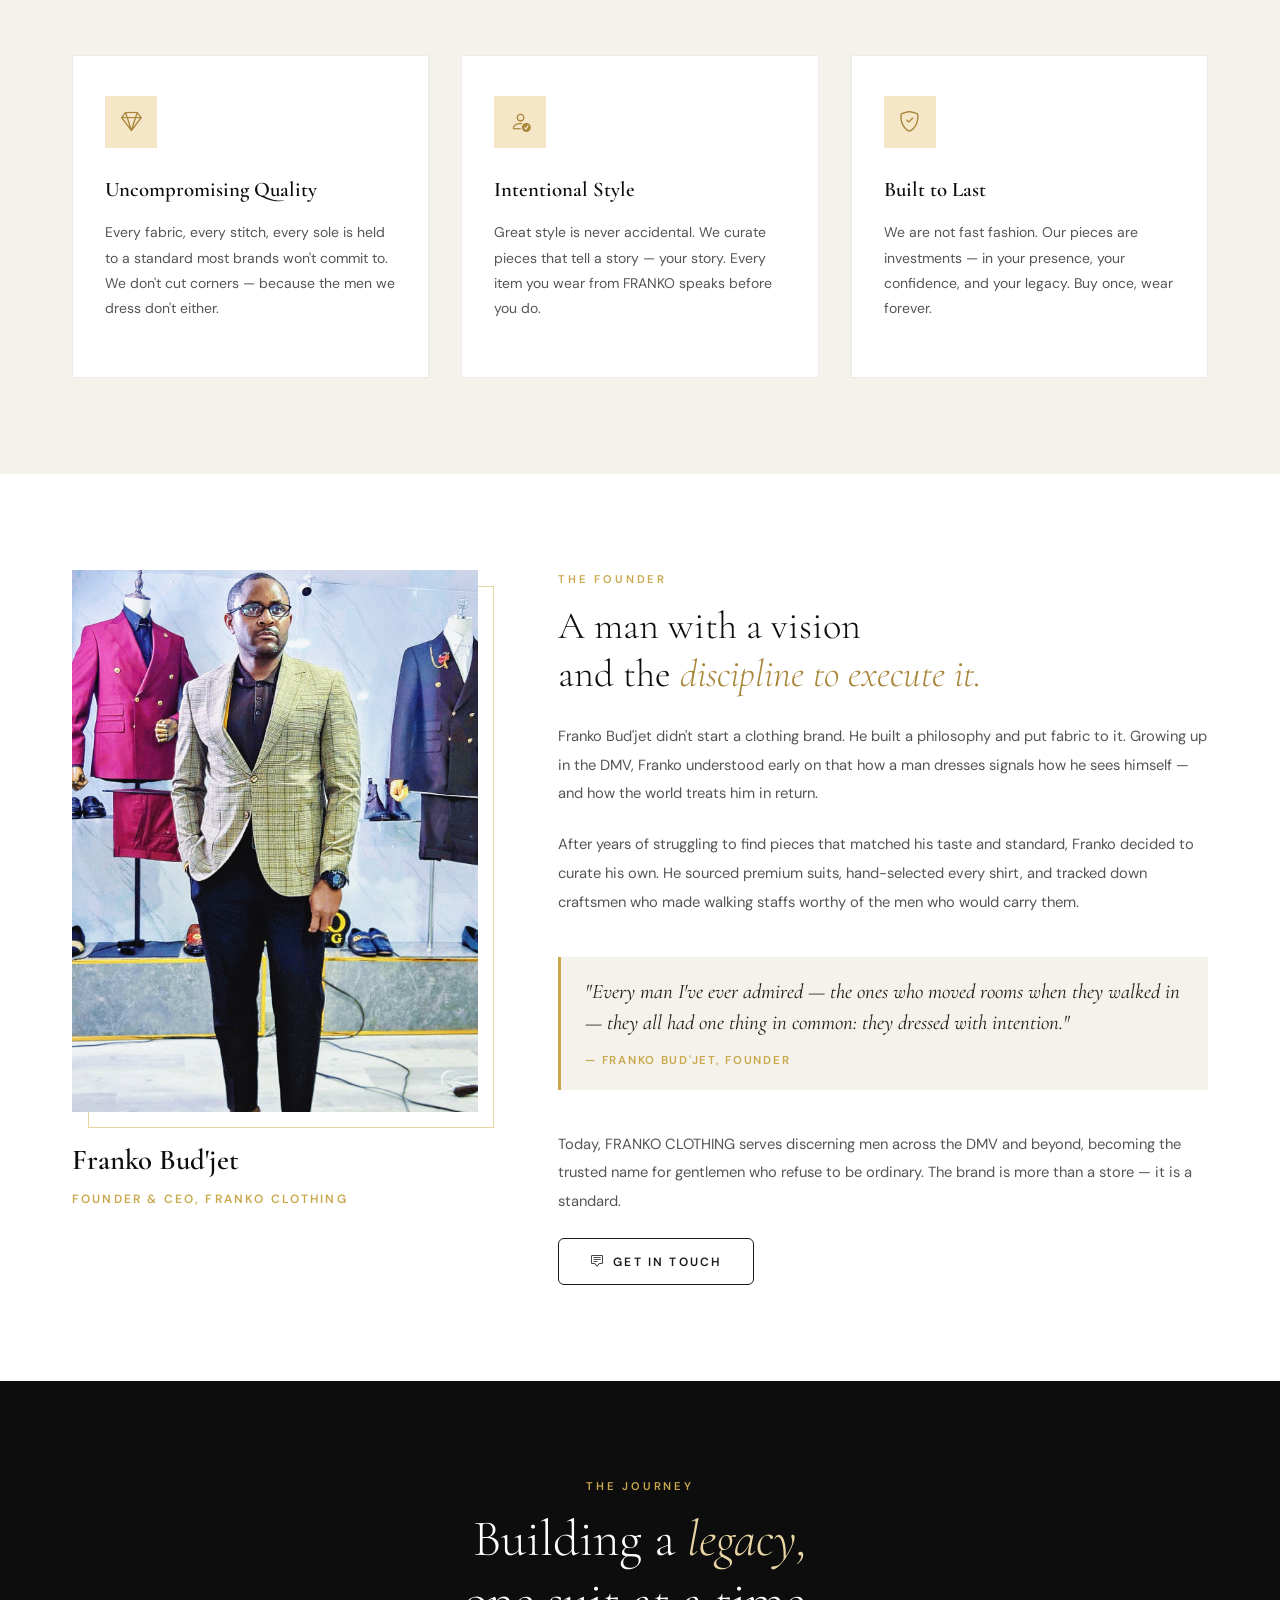
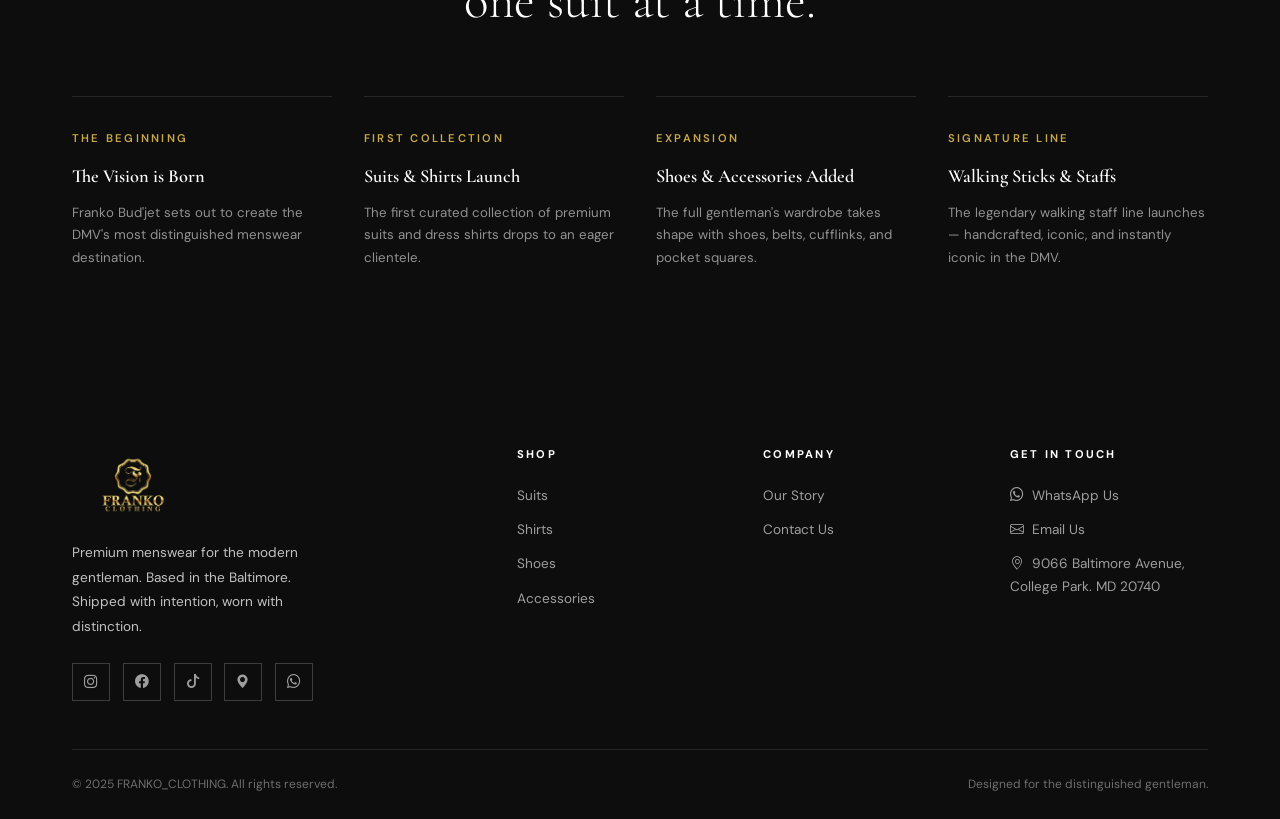
==== commit 3cdea26f: "updated social links,whatsapp number, and pages" ====
--- a/franko-clothing/pages/about.html
+++ b/franko-clothing/pages/about.html
@@ -570,14 +570,15 @@
   <div class="container">
     <div class="footer-grid">
       <div class="reveal">
-        <div class="footer-brand-name">FRANKO<span>_CLOTHING</span></div>
-        <p class="footer-tagline">Premium menswear for the modern gentleman. Based in the DMV. Shipped with intention, worn with distinction.</p>
+       <div class="footer-brand-name"><a href="index.html" class="navbar-brand"><img src="../images/logo.png" alt="FRANKO CLOTHING"      class="nav-logo" style="height: 80px; width: auto;"></a>
+        </div>
+        <p class="footer-tagline">Premium menswear for the modern gentleman. Based in the Baltimore. Shipped with intention, worn with distinction.</p>
         <div class="social-links">
-          <a href="#" class="social-link" title="Instagram"><i class="bi bi-instagram"></i></a>
-          <a href="#" class="social-link" title="Facebook"><i class="bi bi-facebook"></i></a>
-          <a href="#" class="social-link" title="TikTok"><i class="bi bi-tiktok"></i></a>
-          <a href="#" class="social-link" title="X / Twitter"><i class="bi bi-twitter-x"></i></a>
-          <a href="https://wa.me/2347068935733" class="social-link" title="WhatsApp"><i class="bi bi-whatsapp"></i></a>
+          <a href="https://www.instagram.com/franko_budjet?igsh=eThvZTBqY2NsdGg0" class="social-link" title="Instagram"><i class="bi bi-instagram"></i></a>
+          <a href="https://www.facebook.com/share/1F2oCNVqxN/" class="social-link" title="Facebook"><i class="bi bi-facebook"></i></a>
+          <a href="https://www.tiktok.com/@thearenaoffashion?_r=1&_t=ZT-95EBECxkHXC" class="social-link" title="TikTok"><i class="bi bi-tiktok"></i></a>
+          <a href="https://https://maps.app.goo.gl/1bZXSBhwNqYVZpEu7" class="social-link" title="google-maps"><i class="bi bi-geo-alt-fill"></i></a>
+          <a href="https://wa.me/2408605101" class="social-link" title="WhatsApp"><i class="bi bi-whatsapp"></i></a>
         </div>
       </div>
       <div class="reveal">
@@ -594,21 +595,19 @@
         <div class="footer-links">
           <a href="about.html">Our Story</a>
           <a href="contact.html">Contact Us</a>
-          <a href="#">Lookbook</a>
-          <a href="#">Size Guide</a>
         </div>
       </div>
       <div class="reveal">
         <div class="footer-heading">Get in Touch</div>
         <div class="footer-links">
-          <a href="https://wa.me/2347068935733"><i class="bi bi-whatsapp me-2"></i>WhatsApp Us</a>
-          <a href="mailto:hello@frankoclothing.com"><i class="bi bi-envelope me-2"></i>Email Us</a>
-          <a href="#"><i class="bi bi-geo-alt me-2"></i>DMV Area, USA</a>
+          <a href="https://wa.me/2408605101"><i class="bi bi-whatsapp me-2"></i>WhatsApp Us</a>
+          <a href="mailto:mailto:frnkoclothingllc@gmail.com"><i class="bi bi-envelope me-2"></i>Email Us</a>
+          <a href="https://maps.app.goo.gl/1bZXSBhwNqYVZpEu7" target="_blank"><i class="bi bi-geo-alt me-2"></i>9066 Baltimore Avenue, College Park. MD 20740</a>
         </div>
       </div>
     </div>
     <div class="footer-bottom">
-      <span>&copy; 2025 FRANKO CLOTHING. All rights reserved.</span>
+      <span>&copy; 2025 FRANKO_CLOTHING. All rights reserved.</span>
       <span>Designed for the distinguished gentleman.</span>
     </div>
   </div>
--- a/franko-clothing/css/style.css
+++ b/franko-clothing/css/style.css
@@ -115,7 +115,7 @@
   display: flex;
   align-items: center;
   justify-content: space-between;
-  background: rgba(255, 255, 255, 0.96);
+  background: rgba(0, 0, 0, 0.96);
   backdrop-filter: blur(12px);
   border-bottom: 1px solid var(--border);
   transition: var(--transition);
@@ -136,8 +136,9 @@
 
 /* Logo image in navbar */
 .nav-logo {
-  height: 75px;
+  height: 80px;
   width: auto;
+  margin-bottom: 0.2rem;
   display: block;
   object-fit: contain;
 }
@@ -150,11 +151,11 @@
 
 .nav-links a {
   font-family: var(--font-body);
-  font-size: 0.78rem;
+  font-size: 0.98rem;
   font-weight: 500;
   letter-spacing: 0.14em;
   text-transform: uppercase;
-  color: var(--dark);
+  color: var(--white);
   position: relative;
   padding-bottom: 3px;
 }
@@ -184,8 +185,8 @@
 .nav-cart {
   position: relative;
   cursor: pointer;
-  color: var(--dark);
-  font-size: 1.1rem;
+  color: var(--gold);
+  font-size: 1.5rem;
   transition: var(--transition);
 }
 
@@ -224,7 +225,7 @@
   display: block;
   width: 24px;
   height: 2px;
-  background: var(--dark);
+  background: var(--gold);
   transition: var(--transition);
 }
 
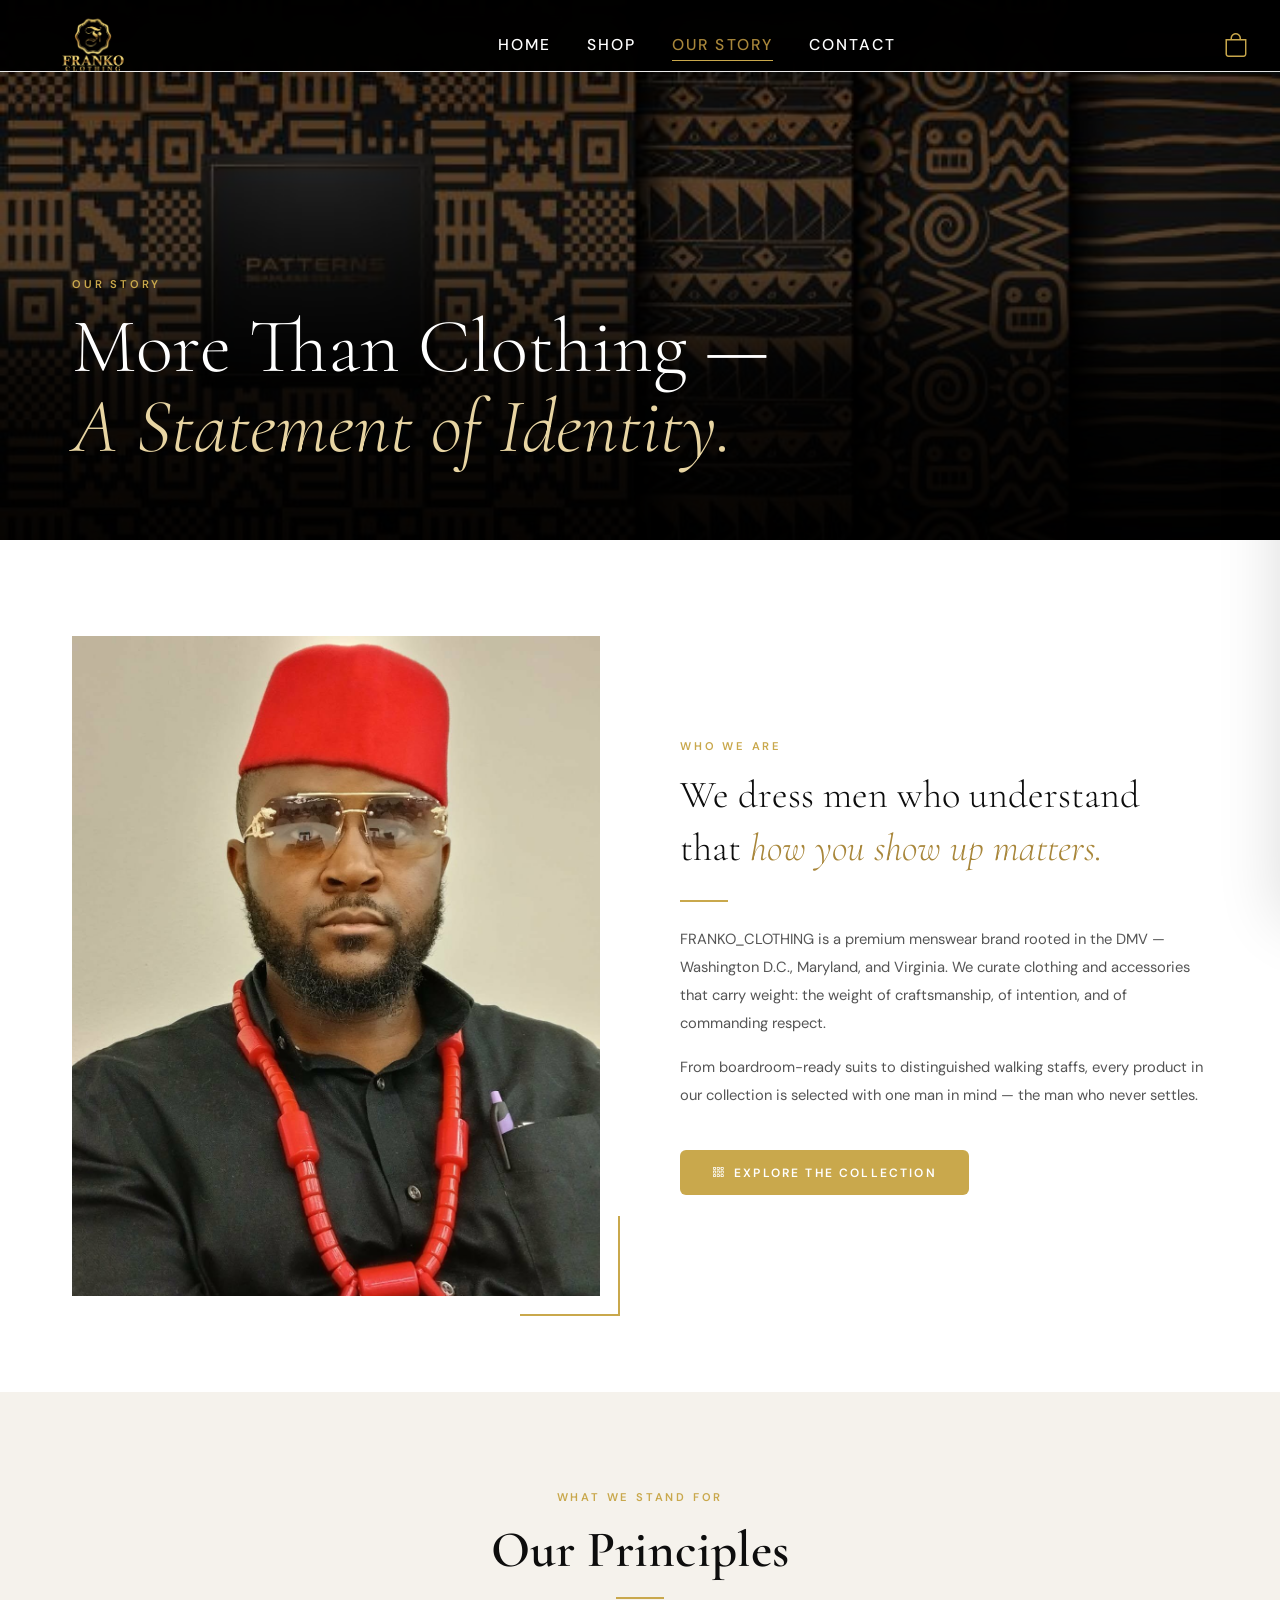
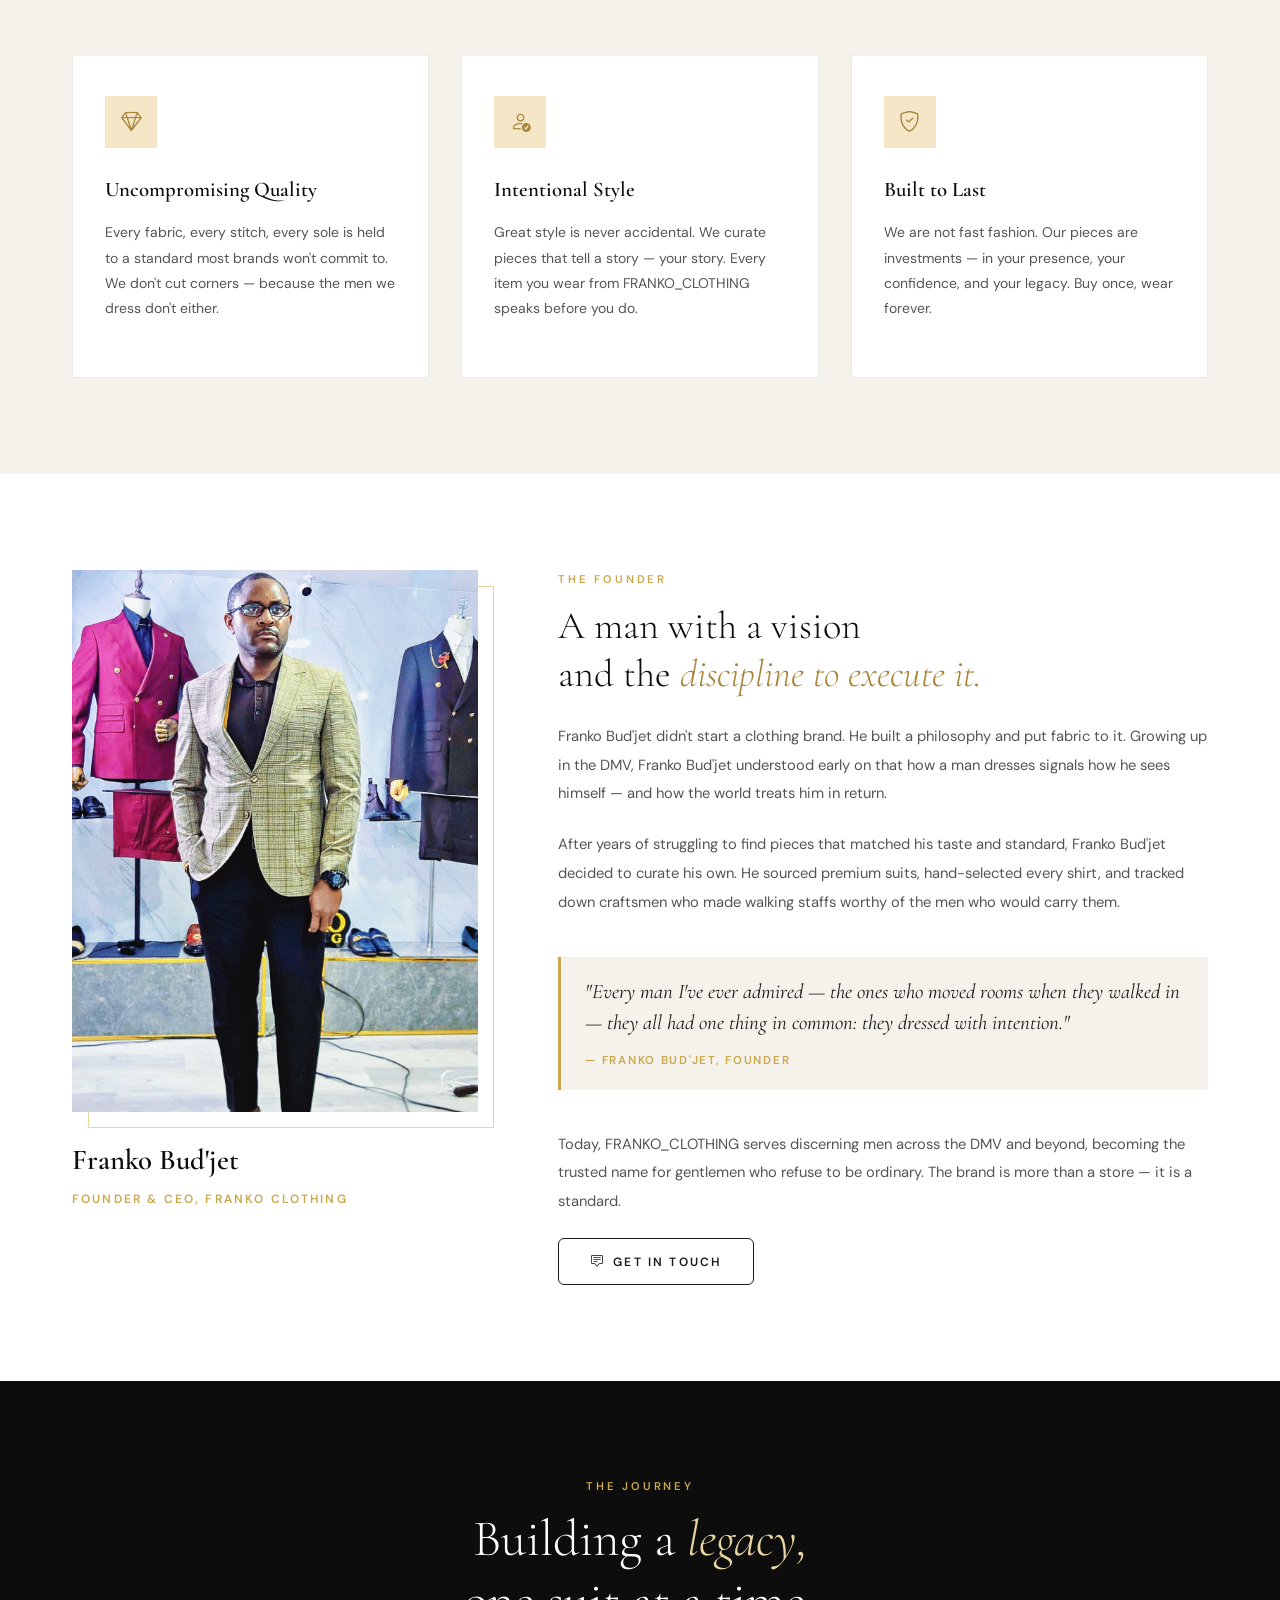
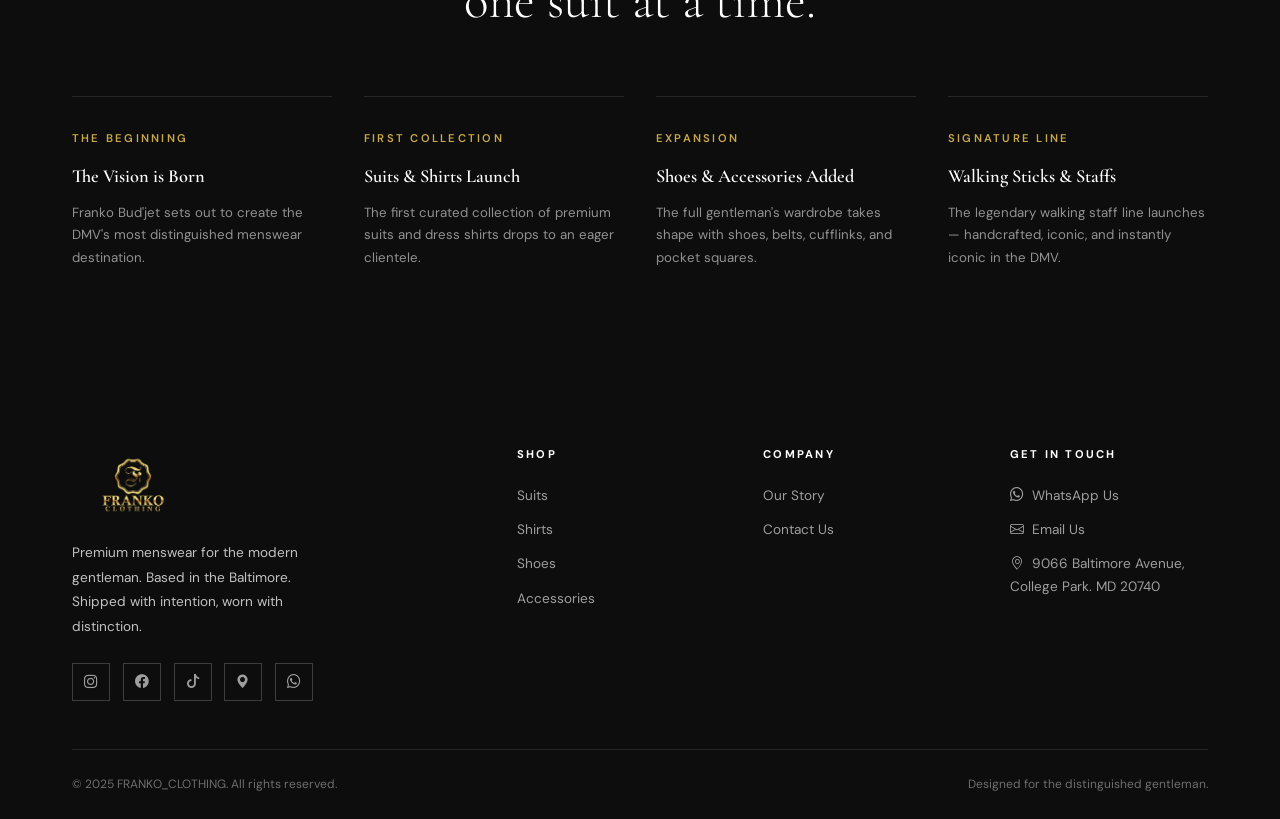
==== commit 03ad4ceb: "typography" ====
--- a/franko-clothing/pages/about.html
+++ b/franko-clothing/pages/about.html
@@ -402,7 +402,7 @@
         </h2>
         <div class="gold-line"></div>
         <p style="font-size:0.92rem; color:var(--mid); line-height:1.9; margin-top:1.5rem;">
-          FRANKO CLOTHING is a premium menswear brand rooted in the DMV — Washington D.C.,
+          FRANKO_CLOTHING is a premium menswear brand rooted in the DMV — Washington D.C.,
           Maryland, and Virginia. We curate clothing and accessories that carry weight:
           the weight of craftsmanship, of intention, and of commanding respect.
         </p>
@@ -446,7 +446,7 @@
         <div class="value-title">Intentional Style</div>
         <p class="value-text">
           Great style is never accidental. We curate pieces that tell a story — your story.
-          Every item you wear from FRANKO speaks before you do.
+          Every item you wear from FRANKO_CLOTHING speaks before you do.
         </p>
       </div>
 
@@ -488,13 +488,13 @@
 
         <p class="founder-para">
           Franko Bud'jet didn't start a clothing brand. He built a philosophy and put fabric to it.
-          Growing up in the DMV, Franko understood early on that how a man dresses signals
+          Growing up in the DMV, Franko Bud'jet understood early on that how a man dresses signals
           how he sees himself — and how the world treats him in return.
         </p>
 
         <p class="founder-para">
           After years of struggling to find pieces that matched his taste and standard,
-          Franko decided to curate his own. He sourced premium suits, hand-selected every shirt,
+          Franko Bud'jet decided to curate his own. He sourced premium suits, hand-selected every shirt,
           and tracked down craftsmen who made walking staffs worthy of the men who would carry them.
         </p>
 
@@ -507,7 +507,7 @@
         </div>
 
         <p class="founder-para">
-          Today, FRANKO CLOTHING serves discerning men across the DMV and beyond,
+          Today, FRANKO_CLOTHING serves discerning men across the DMV and beyond,
           becoming the trusted name for gentlemen who refuse to be ordinary.
           The brand is more than a store — it is a standard.
         </p>
@@ -601,7 +601,7 @@
         <div class="footer-heading">Get in Touch</div>
         <div class="footer-links">
           <a href="https://wa.me/2408605101"><i class="bi bi-whatsapp me-2"></i>WhatsApp Us</a>
-          <a href="mailto:mailto:frnkoclothingllc@gmail.com"><i class="bi bi-envelope me-2"></i>Email Us</a>
+          <a href="mailto:mailto:frankoclothingllc@gmail.com"><i class="bi bi-envelope me-2"></i>Email Us</a>
           <a href="https://maps.app.goo.gl/1bZXSBhwNqYVZpEu7" target="_blank"><i class="bi bi-geo-alt me-2"></i>9066 Baltimore Avenue, College Park. MD 20740</a>
         </div>
       </div>
